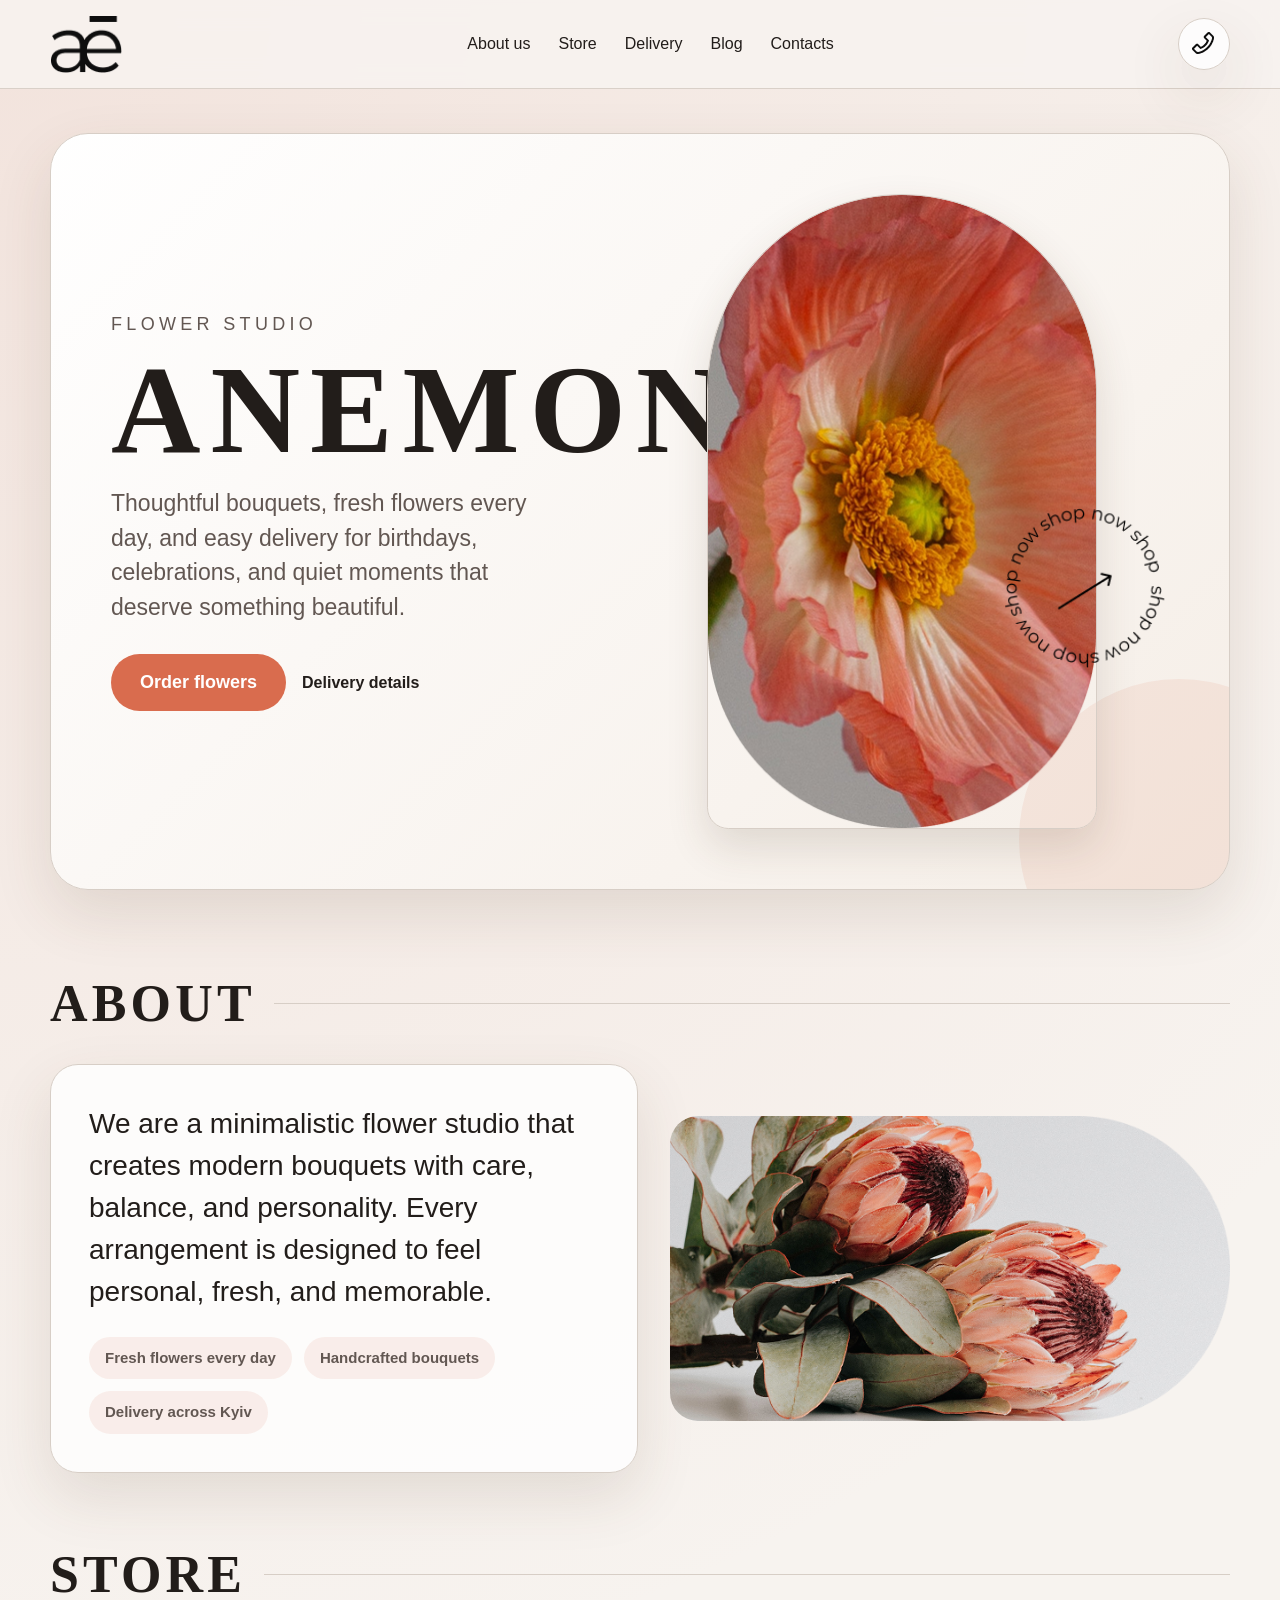
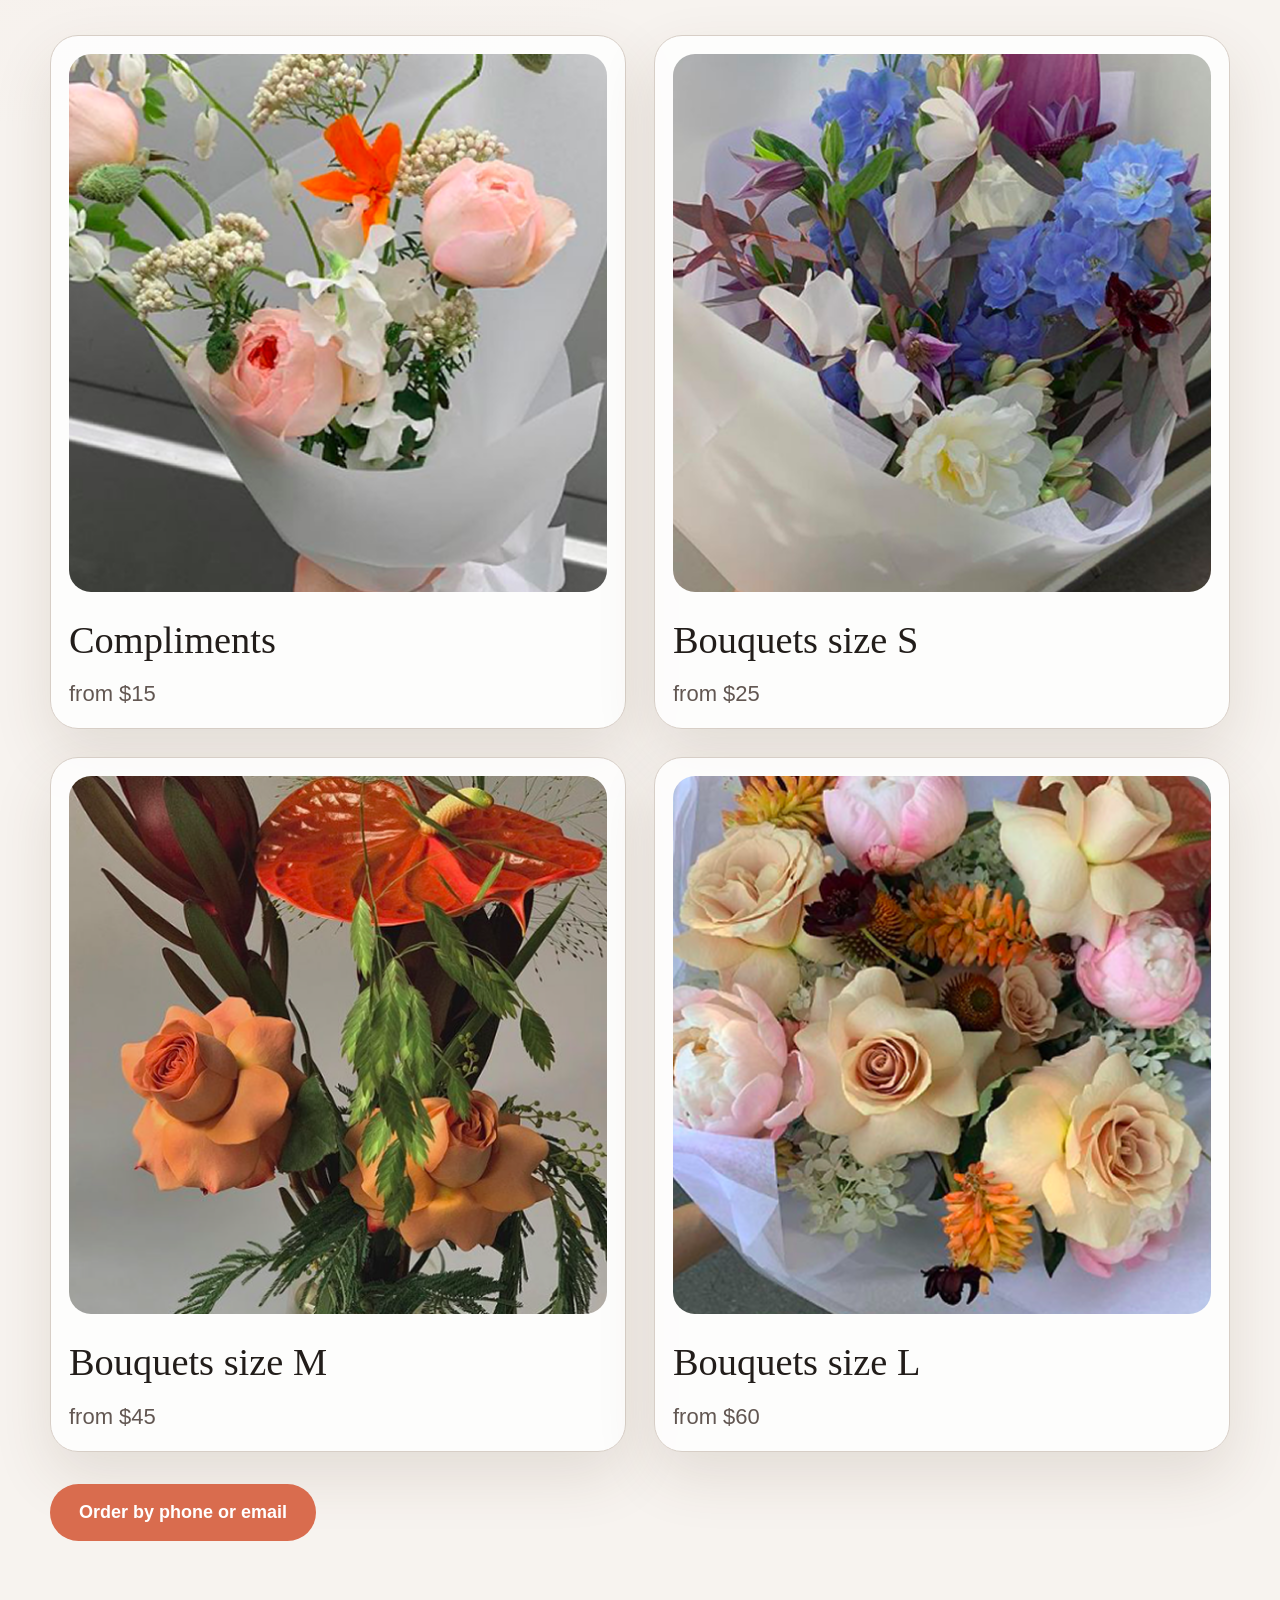
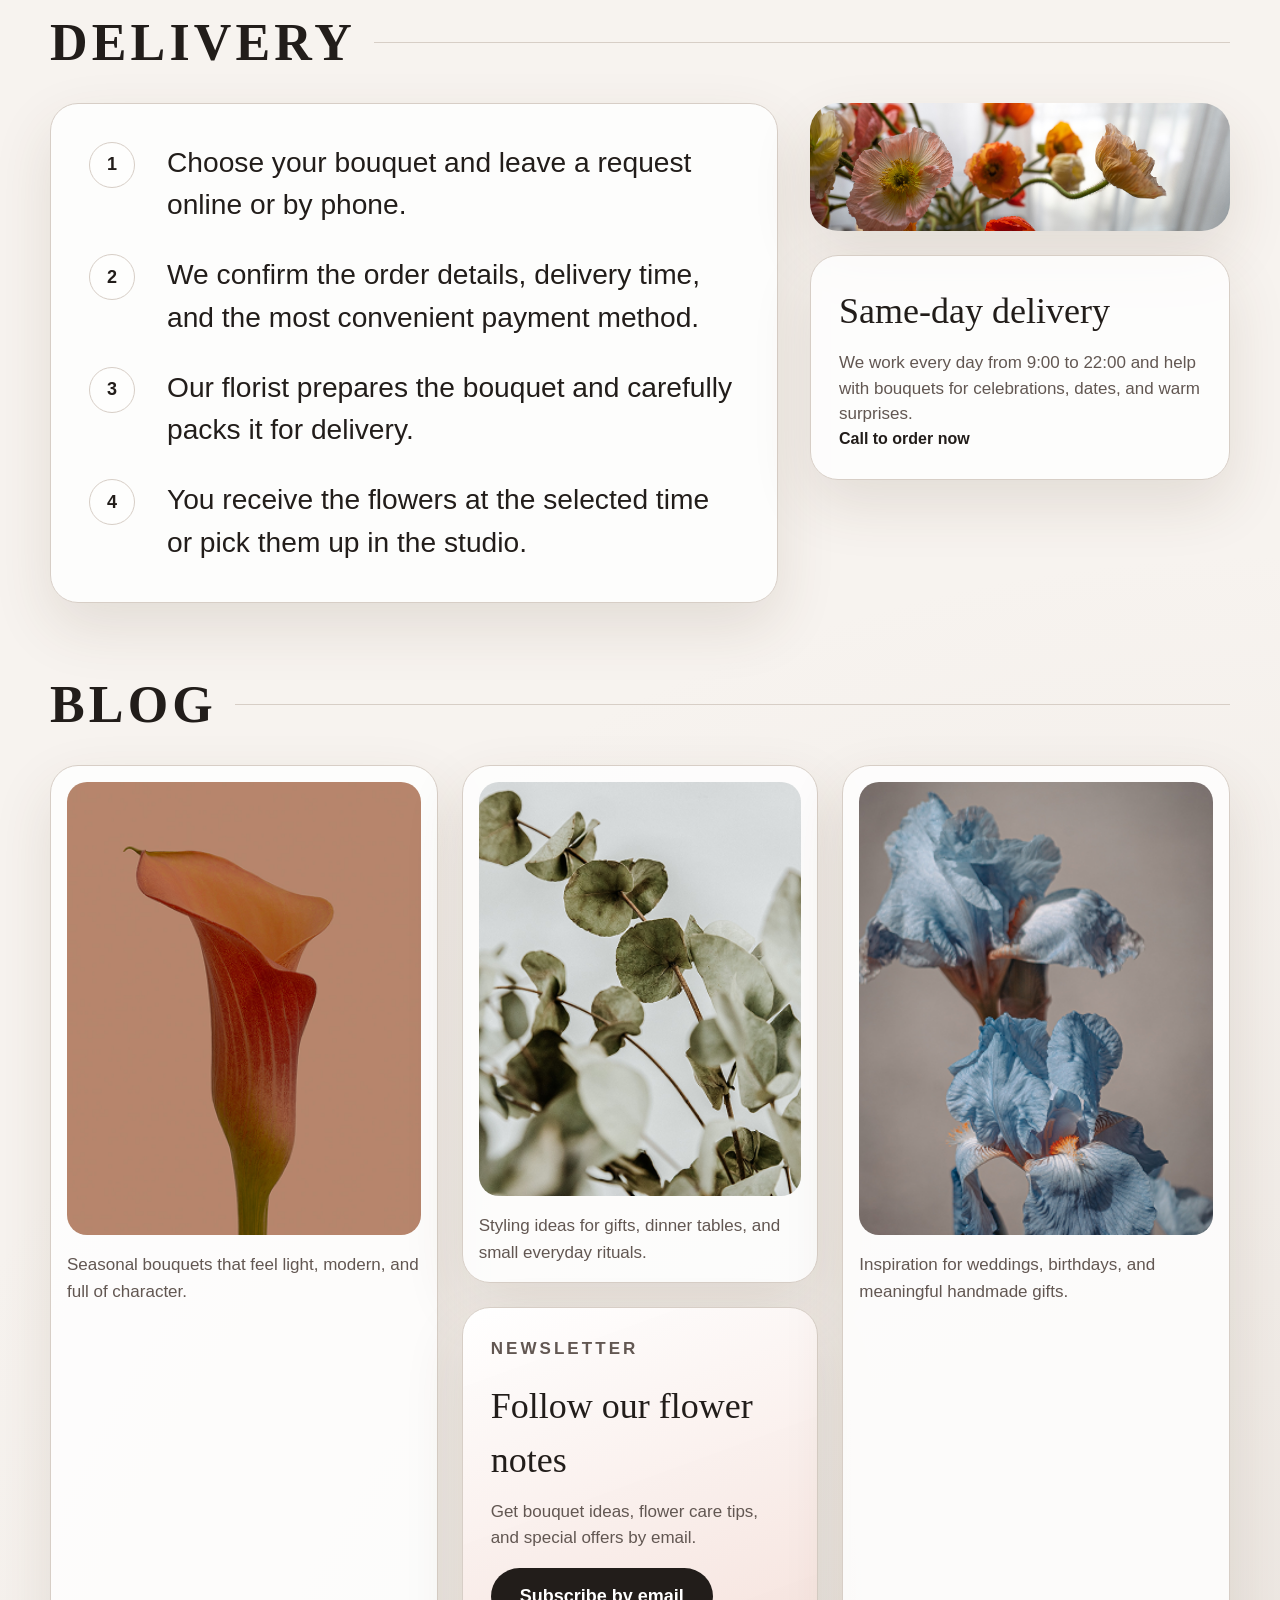
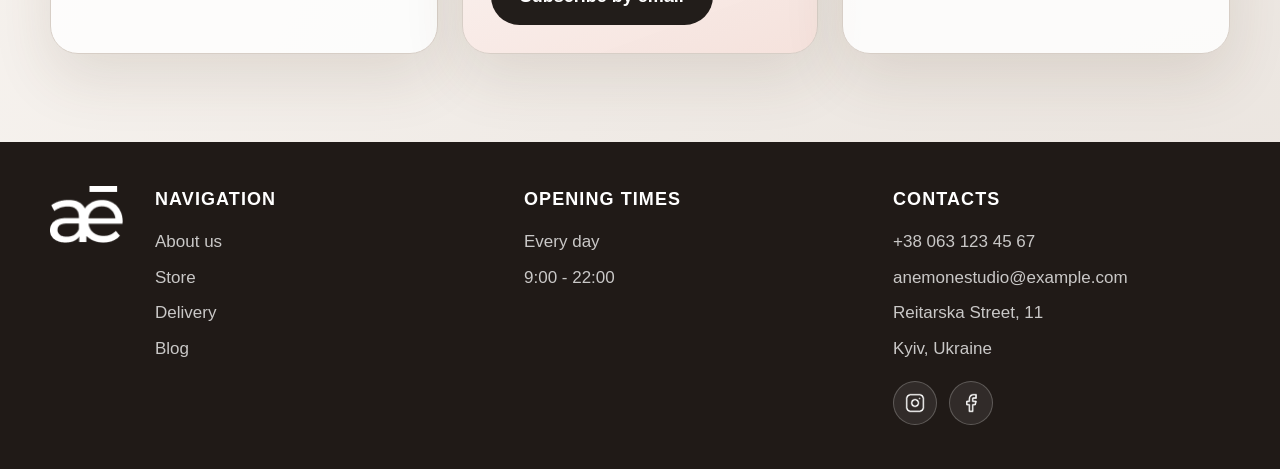
==== index.html @ 69a42e38 "Add static site and social media links" ====
<!DOCTYPE html>
<html lang="en">
<head>
    <meta charset="UTF-8">
    <meta name="viewport" content="width=device-width, initial-scale=1.0">
    <title>Anemone Flower Studio</title>
    <meta name="description" content="Anemone is a modern flower studio with handcrafted bouquets, same-day delivery, and floral gifts for every occasion in Kyiv.">
    <meta name="robots" content="index, follow">
    <meta name="theme-color" content="#f7f3ef">
    <meta property="og:title" content="Anemone Flower Studio">
    <meta property="og:description" content="Minimalistic bouquets, same-day delivery, and floral design made with care.">
    <meta property="og:type" content="website">
    <link rel="icon" type="image/png" href="img/logo.png">
    <link rel="stylesheet" href="style.css">
</head>
<body>
<a class="skip-link" href="#main-content">Skip to content</a>

<header class="header" id="top">
    <div class="container header-container">
        <a href="index.html" class="logo" aria-label="Anemone home page">
            <img src="img/logo.png" alt="Anemone logo">
        </a>

        <nav class="nav" aria-label="Primary navigation">
            <a href="#about">About us</a>
            <a href="#store">Store</a>
            <a href="#delivery">Delivery</a>
            <a href="#blog">Blog</a>
            <a href="#contacts">Contacts</a>
        </nav>

        <a href="tel:+380631234567" class="phone-link" aria-label="Call Anemone studio">
            <img src="img/tel.png" alt="">
        </a>
    </div>
</header>

<main id="main-content">
    <section class="hero">
        <div class="container hero-container">
            <div class="hero-copy">
                <p class="hero-kicker">Flower studio</p>
                <h1 class="hero-title">ANEMONE</h1>
                <p class="hero-description">
                    Thoughtful bouquets, fresh flowers every day, and easy delivery for birthdays,
                    celebrations, and quiet moments that deserve something beautiful.
                </p>

                <div class="hero-actions">
                    <a class="btn" href="#store">Order flowers</a>
                    <a class="text-link" href="#delivery">Delivery details</a>
                </div>
            </div>

            <div class="hero-media">
                <img src="img/image_home%20page.png" alt="Seasonal bouquet by Anemone" class="hero-image">
                <a href="#store" class="hero-circle-link" aria-label="Open store section">
                    <img src="img/btn.png" alt="" class="hero-btn-circle">
                </a>
            </div>
        </div>
    </section>

    <section id="about" class="section">
        <div class="container">
            <h2 class="section-title">About</h2>

            <div class="about-content">
                <div class="about-card">
                    <p class="about-text">
                        We are a minimalistic flower studio that creates modern bouquets with care,
                        balance, and personality. Every arrangement is designed to feel personal,
                        fresh, and memorable.
                    </p>

                    <div class="about-details">
                        <span>Fresh flowers every day</span>
                        <span>Handcrafted bouquets</span>
                        <span>Delivery across Kyiv</span>
                    </div>
                </div>

                <img src="img/image_about.png" alt="Florist creating a bouquet" class="about-image" loading="lazy">
            </div>
        </div>
    </section>

    <section id="store" class="section">
        <div class="container">
            <h2 class="section-title">Store</h2>

            <ul class="store-list">
                <li>
                    <article class="store-item">
                        <img src="img/bouquet1.png" alt="Compliments bouquet" loading="lazy">
                        <h3>Compliments</h3>
                        <p>from $15</p>
                    </article>
                </li>

                <li>
                    <article class="store-item">
                        <img src="img/bouquet2.png" alt="Bouquet size S" loading="lazy">
                        <h3>Bouquets size S</h3>
                        <p>from $25</p>
                    </article>
                </li>

                <li>
                    <article class="store-item">
                        <img src="img/bouquet3.png" alt="Bouquet size M" loading="lazy">
                        <h3>Bouquets size M</h3>
                        <p>from $45</p>
                    </article>
                </li>

                <li>
                    <article class="store-item">
                        <img src="img/bouquet4.png" alt="Bouquet size L" loading="lazy">
                        <h3>Bouquets size L</h3>
                        <p>from $60</p>
                    </article>
                </li>
            </ul>

            <div class="section-actions">
                <a class="btn" href="#contacts">Order by phone or email</a>
            </div>
        </div>
    </section>

    <section id="delivery" class="section">
        <div class="container">
            <h2 class="section-title">Delivery</h2>

            <div class="delivery-content">
                <div class="delivery-panel">
                    <ol class="delivery-list">
                        <li>Choose your bouquet and leave a request online or by phone.</li>
                        <li>We confirm the order details, delivery time, and the most convenient payment method.</li>
                        <li>Our florist prepares the bouquet and carefully packs it for delivery.</li>
                        <li>You receive the flowers at the selected time or pick them up in the studio.</li>
                    </ol>
                </div>

                <div class="delivery-aside">
                    <img src="img/image%20delivery.png" alt="Bouquet ready for delivery" class="delivery-img" loading="lazy">

                    <div class="delivery-card">
                        <h3>Same-day delivery</h3>
                        <p>We work every day from 9:00 to 22:00 and help with bouquets for celebrations, dates, and warm surprises.</p>
                        <a class="text-link" href="tel:+380631234567">Call to order now</a>
                    </div>
                </div>
            </div>
        </div>
    </section>

    <section id="blog" class="section">
        <div class="container">
            <h2 class="section-title">Blog</h2>

            <div class="blog-layout">
                <figure class="blog-tile">
                    <img src="img/flowers%20image1.png" alt="Soft pink flowers" loading="lazy">
                    <figcaption>Seasonal bouquets that feel light, modern, and full of character.</figcaption>
                </figure>

                <div class="blog-stack">
                    <figure class="blog-tile">
                        <img src="img/flowers%20image2.png" alt="Bright flower arrangement" loading="lazy">
                        <figcaption>Styling ideas for gifts, dinner tables, and small everyday rituals.</figcaption>
                    </figure>

                    <div class="newsletter-card">
                        <p class="newsletter-label">Newsletter</p>
                        <h3>Follow our flower notes</h3>
                        <p>Get bouquet ideas, flower care tips, and special offers by email.</p>
                        <a class="btn btn-secondary" href="mailto:anemonestudio@example.com?subject=Newsletter%20subscription">Subscribe by email</a>
                    </div>
                </div>

                <figure class="blog-tile">
                    <img src="img/flowers%20image3.png" alt="Bouquet in soft neutral tones" loading="lazy">
                    <figcaption>Inspiration for weddings, birthdays, and meaningful handmade gifts.</figcaption>
                </figure>
            </div>
        </div>
    </section>
</main>

<footer class="footer" id="contacts">
    <div class="container footer-container">
        <a href="#top" class="footer-logo" aria-label="Back to top">
            <img src="img/Logo%20(1).png" alt="Anemone logo">
        </a>

        <div class="footer-column">
            <h3>Navigation</h3>
            <a href="#about">About us</a>
            <a href="#store">Store</a>
            <a href="#delivery">Delivery</a>
            <a href="#blog">Blog</a>
        </div>

        <div class="footer-column">
            <h3>Opening times</h3>
            <p>Every day</p>
            <p>9:00 - 22:00</p>
        </div>

        <div class="footer-column">
            <h3>Contacts</h3>
            <a href="tel:+380631234567">+38 063 123 45 67</a>
            <a href="mailto:anemonestudio@example.com">anemonestudio@example.com</a>
            <p>Reitarska Street, 11</p>
            <p>Kyiv, Ukraine</p>
            <div class="socials" aria-label="Social media links">
                <a class="social-link" href="https://www.instagram.com/" target="_blank" rel="noopener noreferrer" aria-label="Instagram">
                    <img src="img/instagram.png" alt="">
                </a>
                <a class="social-link" href="https://www.facebook.com/" target="_blank" rel="noopener noreferrer" aria-label="Facebook">
                    <img src="img/facebook.png" alt="">
                </a>
            </div>
        </div>
    </div>
</footer>

</body>
</html>
---- style.css ----
:root {
    --bg: #f7f3ef;
    --surface: rgba(255, 255, 255, 0.82);
    --text: #221d1a;
    --muted: #625752;
    --line: #d7cec6;
    --accent: #d96c4e;
    --accent-dark: #b6553a;
    --shadow: 0 24px 60px rgba(79, 54, 36, 0.12);
}

*,
*::before,
*::after {
    box-sizing: border-box;
}

html {
    scroll-behavior: smooth;
}

body {
    margin: 0;
    font-family: "Trebuchet MS", "Segoe UI", sans-serif;
    color: var(--text);
    background:
        radial-gradient(circle at top left, rgba(229, 182, 168, 0.26), transparent 32%),
        radial-gradient(circle at bottom right, rgba(215, 206, 198, 0.45), transparent 28%),
        var(--bg);
    line-height: 1.5;
}

img {
    display: block;
    max-width: 100%;
    height: auto;
}

a {
    color: inherit;
    text-decoration: none;
}

ul,
ol {
    margin: 0;
    padding: 0;
}

ul {
    list-style: none;
}

h1,
h2,
h3,
p,
figure {
    margin: 0;
}

button,
input,
textarea {
    font: inherit;
}

.container {
    width: min(100% - 32px, 1180px);
    margin: 0 auto;
}

.skip-link {
    position: absolute;
    left: 16px;
    top: -48px;
    z-index: 20;
    padding: 12px 18px;
    border-radius: 999px;
    background-color: var(--accent);
    color: #fff;
    transition: top 0.2s ease;
}

.skip-link:focus {
    top: 16px;
}

.header {
    position: sticky;
    top: 0;
    z-index: 10;
    border-bottom: 1px solid rgba(215, 206, 198, 0.95);
    background-color: rgba(247, 243, 239, 0.88);
    backdrop-filter: blur(14px);
}

.header-container {
    display: grid;
    grid-template-columns: auto 1fr auto;
    align-items: center;
    gap: 28px;
    min-height: 88px;
}

.logo img,
.footer-logo img {
    width: 73px;
    height: 57px;
    object-fit: contain;
}

.nav {
    display: flex;
    flex-wrap: wrap;
    justify-content: center;
    gap: 12px 28px;
}

.nav a,
.footer-column a {
    position: relative;
}

.nav a::after,
.footer-column a::after,
.text-link::after {
    content: "";
    position: absolute;
    left: 0;
    bottom: -4px;
    width: 100%;
    height: 1px;
    background-color: currentColor;
    transform: scaleX(0);
    transform-origin: left;
    transition: transform 0.2s ease;
}

.nav a:hover::after,
.nav a:focus-visible::after,
.footer-column a:hover::after,
.footer-column a:focus-visible::after,
.text-link:hover::after,
.text-link:focus-visible::after {
    transform: scaleX(1);
}

.phone-link {
    display: grid;
    place-items: center;
    width: 52px;
    height: 52px;
    border: 1px solid var(--line);
    border-radius: 50%;
    background-color: rgba(255, 255, 255, 0.75);
    box-shadow: var(--shadow);
    transition: transform 0.2s ease, border-color 0.2s ease;
}

.phone-link:hover,
.phone-link:focus-visible,
.hero-circle-link:hover,
.hero-circle-link:focus-visible {
    transform: translateY(-2px);
}

.phone-link img {
    width: 28px;
    height: 28px;
}

.section {
    padding-top: 76px;
}

.section-title {
    display: flex;
    align-items: center;
    gap: 18px;
    margin-bottom: 34px;
    font-family: Georgia, "Times New Roman", serif;
    font-size: clamp(34px, 4.8vw, 52px);
    line-height: 1;
    letter-spacing: 0.08em;
    text-transform: uppercase;
}

.section-title::after {
    content: "";
    flex: 1;
    height: 1px;
    background-color: var(--line);
}

.hero {
    padding: 44px 0 12px;
}

.hero-container {
    position: relative;
    display: grid;
    grid-template-columns: minmax(0, 1fr) minmax(320px, 470px);
    align-items: center;
    gap: 48px;
    padding: clamp(28px, 5vw, 60px);
    border: 1px solid var(--line);
    border-radius: 38px;
    background:
        linear-gradient(135deg, rgba(255, 255, 255, 0.92), rgba(244, 236, 228, 0.88)),
        var(--surface);
    box-shadow: var(--shadow);
    overflow: hidden;
}

.hero-container::after {
    content: "";
    position: absolute;
    right: -110px;
    bottom: -110px;
    width: 320px;
    height: 320px;
    border-radius: 50%;
    background-color: rgba(217, 108, 78, 0.1);
}

.hero-copy {
    position: relative;
    z-index: 1;
}

.hero-kicker {
    margin-bottom: 16px;
    color: var(--muted);
    font-size: 18px;
    letter-spacing: 0.24em;
    text-transform: uppercase;
}

.hero-title {
    margin-bottom: 18px;
    font-family: Georgia, "Times New Roman", serif;
    font-size: clamp(56px, 10vw, 124px);
    line-height: 0.92;
    letter-spacing: 0.08em;
}

.hero-description {
    max-width: 34ch;
    margin-bottom: 30px;
    color: var(--muted);
    font-size: clamp(18px, 2vw, 23px);
}

.hero-actions,
.section-actions {
    display: flex;
    flex-wrap: wrap;
    gap: 16px;
}

.btn {
    display: inline-flex;
    align-items: center;
    justify-content: center;
    min-height: 56px;
    padding: 14px 28px;
    border: 1px solid transparent;
    border-radius: 999px;
    background-color: var(--accent);
    color: #fff;
    font-size: 18px;
    font-weight: 700;
    transition: background-color 0.2s ease, transform 0.2s ease, border-color 0.2s ease;
}

.btn:hover,
.btn:focus-visible {
    transform: translateY(-2px);
    background-color: var(--accent-dark);
}

.btn-secondary {
    background-color: #221d1a;
}

.btn-secondary:hover,
.btn-secondary:focus-visible {
    background-color: #000;
}

.text-link {
    display: inline-flex;
    align-items: center;
    color: var(--text);
    font-weight: 700;
}

.hero-media {
    position: relative;
    z-index: 1;
    padding-right: 72px;
}

.hero-image {
    width: min(100%, 390px);
    margin-left: auto;
    border: 1px solid var(--line);
    border-radius: 220px 220px 24px 24px;
    box-shadow: 0 18px 42px rgba(79, 54, 36, 0.14);
}

.hero-circle-link {
    position: absolute;
    top: 48%;
    right: 0;
    width: min(170px, 34vw);
    transition: transform 0.2s ease;
}

.hero-btn-circle {
    width: 100%;
}

.about-content,
.delivery-content,
.footer-container {
    display: grid;
    gap: 32px;
}

.about-content {
    grid-template-columns: minmax(0, 1fr) minmax(320px, 560px);
    align-items: center;
}

.about-card,
.store-item,
.delivery-panel,
.delivery-card,
.newsletter-card,
.blog-tile {
    border: 1px solid var(--line);
    border-radius: 28px;
    background-color: var(--surface);
    box-shadow: var(--shadow);
}

.about-card {
    padding: clamp(24px, 4vw, 38px);
}

.about-text {
    margin-bottom: 24px;
    font-size: clamp(20px, 2.2vw, 28px);
}

.about-details {
    display: flex;
    flex-wrap: wrap;
    gap: 12px;
}

.about-details span {
    padding: 10px 16px;
    border-radius: 999px;
    background-color: rgba(217, 108, 78, 0.1);
    color: var(--muted);
    font-size: 15px;
    font-weight: 700;
}

.about-image {
    width: 100%;
    border-radius: 28px;
}

.store-list {
    display: grid;
    grid-template-columns: repeat(2, minmax(0, 1fr));
    gap: 28px;
}

.store-item {
    padding: 18px;
}

.store-item img {
    width: 100%;
    aspect-ratio: 1 / 1;
    object-fit: cover;
    margin-bottom: 20px;
    border-radius: 22px;
}

.store-item h3 {
    margin-bottom: 8px;
    font-family: Georgia, "Times New Roman", serif;
    font-size: clamp(28px, 3vw, 40px);
    font-weight: 400;
}

.store-item p {
    color: var(--muted);
    font-size: 22px;
}

.section-actions {
    margin-top: 32px;
}

.delivery-content {
    grid-template-columns: minmax(0, 1.2fr) minmax(300px, 420px);
    align-items: start;
}

.delivery-panel {
    padding: clamp(24px, 4vw, 38px);
}

.delivery-list {
    counter-reset: item;
    list-style: none;
}

.delivery-list li {
    position: relative;
    min-height: 54px;
    padding-left: 78px;
    font-size: clamp(20px, 2.2vw, 30px);
}

.delivery-list li:not(:last-child) {
    margin-bottom: 28px;
}

.delivery-list li::before {
    counter-increment: item;
    content: counter(item);
    position: absolute;
    left: 0;
    top: 0;
    display: grid;
    place-items: center;
    width: 46px;
    height: 46px;
    border: 1px solid var(--line);
    border-radius: 50%;
    background-color: rgba(255, 255, 255, 0.6);
    font-size: 18px;
    font-weight: 700;
}

.delivery-aside {
    display: grid;
    gap: 24px;
}

.delivery-img {
    width: 100%;
    min-height: 100%;
    object-fit: cover;
    border-radius: 28px;
    box-shadow: var(--shadow);
}

.delivery-card {
    padding: 28px;
}

.delivery-card h3,
.newsletter-card h3 {
    margin-bottom: 12px;
    font-family: Georgia, "Times New Roman", serif;
    font-size: clamp(28px, 3vw, 36px);
    font-weight: 400;
}

.delivery-card p,
.newsletter-card p,
.blog-tile figcaption,
.footer-column p,
.footer-column a {
    color: var(--muted);
    font-size: 17px;
}

.blog-layout {
    display: grid;
    grid-template-columns: minmax(0, 1fr) minmax(280px, 0.92fr) minmax(0, 1fr);
    gap: 24px;
}

.blog-stack {
    display: grid;
    gap: 24px;
}

.blog-tile {
    padding: 16px;
}

.blog-tile img {
    width: 100%;
    aspect-ratio: 0.78;
    object-fit: cover;
    border-radius: 20px;
    margin-bottom: 16px;
}

.blog-tile figcaption {
    line-height: 1.6;
}

.newsletter-card {
    padding: 28px;
    background:
        linear-gradient(160deg, rgba(255, 255, 255, 0.95), rgba(245, 225, 219, 0.96)),
        var(--surface);
}

.newsletter-label {
    margin-bottom: 10px;
    color: var(--accent-dark);
    font-size: 14px;
    font-weight: 700;
    letter-spacing: 0.18em;
    text-transform: uppercase;
}

.newsletter-card p {
    margin-bottom: 18px;
}

.footer {
    margin-top: 88px;
    padding: 44px 0;
    background-color: #201a17;
    color: #fff;
}

.footer-container {
    grid-template-columns: auto repeat(3, minmax(0, 1fr));
    align-items: start;
}

.footer-column {
    display: grid;
    gap: 10px;
}

.footer-column h3 {
    margin-bottom: 6px;
    font-size: 18px;
    letter-spacing: 0.06em;
    text-transform: uppercase;
}

.socials {
    display: flex;
    flex-wrap: wrap;
    gap: 12px;
    margin-top: 10px;
}

.social-link {
    display: inline-flex;
    align-items: center;
    justify-content: center;
    width: 44px;
    height: 44px;
    border: 1px solid rgba(255, 255, 255, 0.22);
    border-radius: 50%;
    background-color: rgba(255, 255, 255, 0.08);
    transition: transform 0.2s ease, background-color 0.2s ease, border-color 0.2s ease;
}

.social-link:hover,
.social-link:focus-visible {
    transform: translateY(-2px);
    background-color: rgba(255, 255, 255, 0.16);
    border-color: rgba(255, 255, 255, 0.42);
}

.social-link img {
    width: 20px;
    height: 20px;
    object-fit: contain;
}

.footer-column p,
.footer-column a {
    color: rgba(255, 255, 255, 0.76);
}

a:focus-visible,
button:focus-visible {
    outline: 2px solid var(--accent);
    outline-offset: 3px;
}

@media (max-width: 980px) {
    .header-container,
    .hero-container,
    .about-content,
    .delivery-content,
    .blog-layout,
    .footer-container {
        grid-template-columns: 1fr;
    }

    .header-container {
        gap: 18px;
        padding: 18px 0;
    }

    .hero-media {
        max-width: 480px;
        padding-right: 0;
        margin: 0 auto;
    }

    .hero-image {
        margin: 0 auto;
    }

    .hero-circle-link {
        right: 16px;
        top: auto;
        bottom: 16px;
        width: 148px;
    }

    .store-list {
        grid-template-columns: 1fr;
    }

    .blog-stack {
        grid-template-columns: 1fr;
    }

    .footer-container {
        gap: 26px;
    }
}

@media (max-width: 720px) {
    .container {
        width: min(100% - 24px, 1180px);
    }

    .nav {
        gap: 10px 18px;
    }

    .section {
        padding-top: 60px;
    }

    .hero {
        padding-top: 28px;
    }

    .hero-container {
        gap: 28px;
        border-radius: 28px;
    }

    .hero-description,
    .about-text,
    .delivery-list li {
        font-size: 18px;
    }

    .delivery-list li {
        padding-left: 62px;
    }

    .delivery-list li::before {
        width: 40px;
        height: 40px;
    }
}

@media (max-width: 560px) {
    .header {
        position: static;
    }

    .header-container {
        justify-items: center;
        text-align: center;
    }

    .hero-actions,
    .section-actions {
        flex-direction: column;
        align-items: stretch;
    }

    .btn,
    .text-link {
        justify-content: center;
    }

    .hero-media {
        width: 100%;
    }

    .hero-circle-link {
        position: static;
        display: inline-block;
        width: 140px;
        margin: 18px auto 0;
    }

    .store-item,
    .about-card,
    .delivery-panel,
    .delivery-card,
    .newsletter-card,
    .blog-tile {
        border-radius: 22px;
    }
}
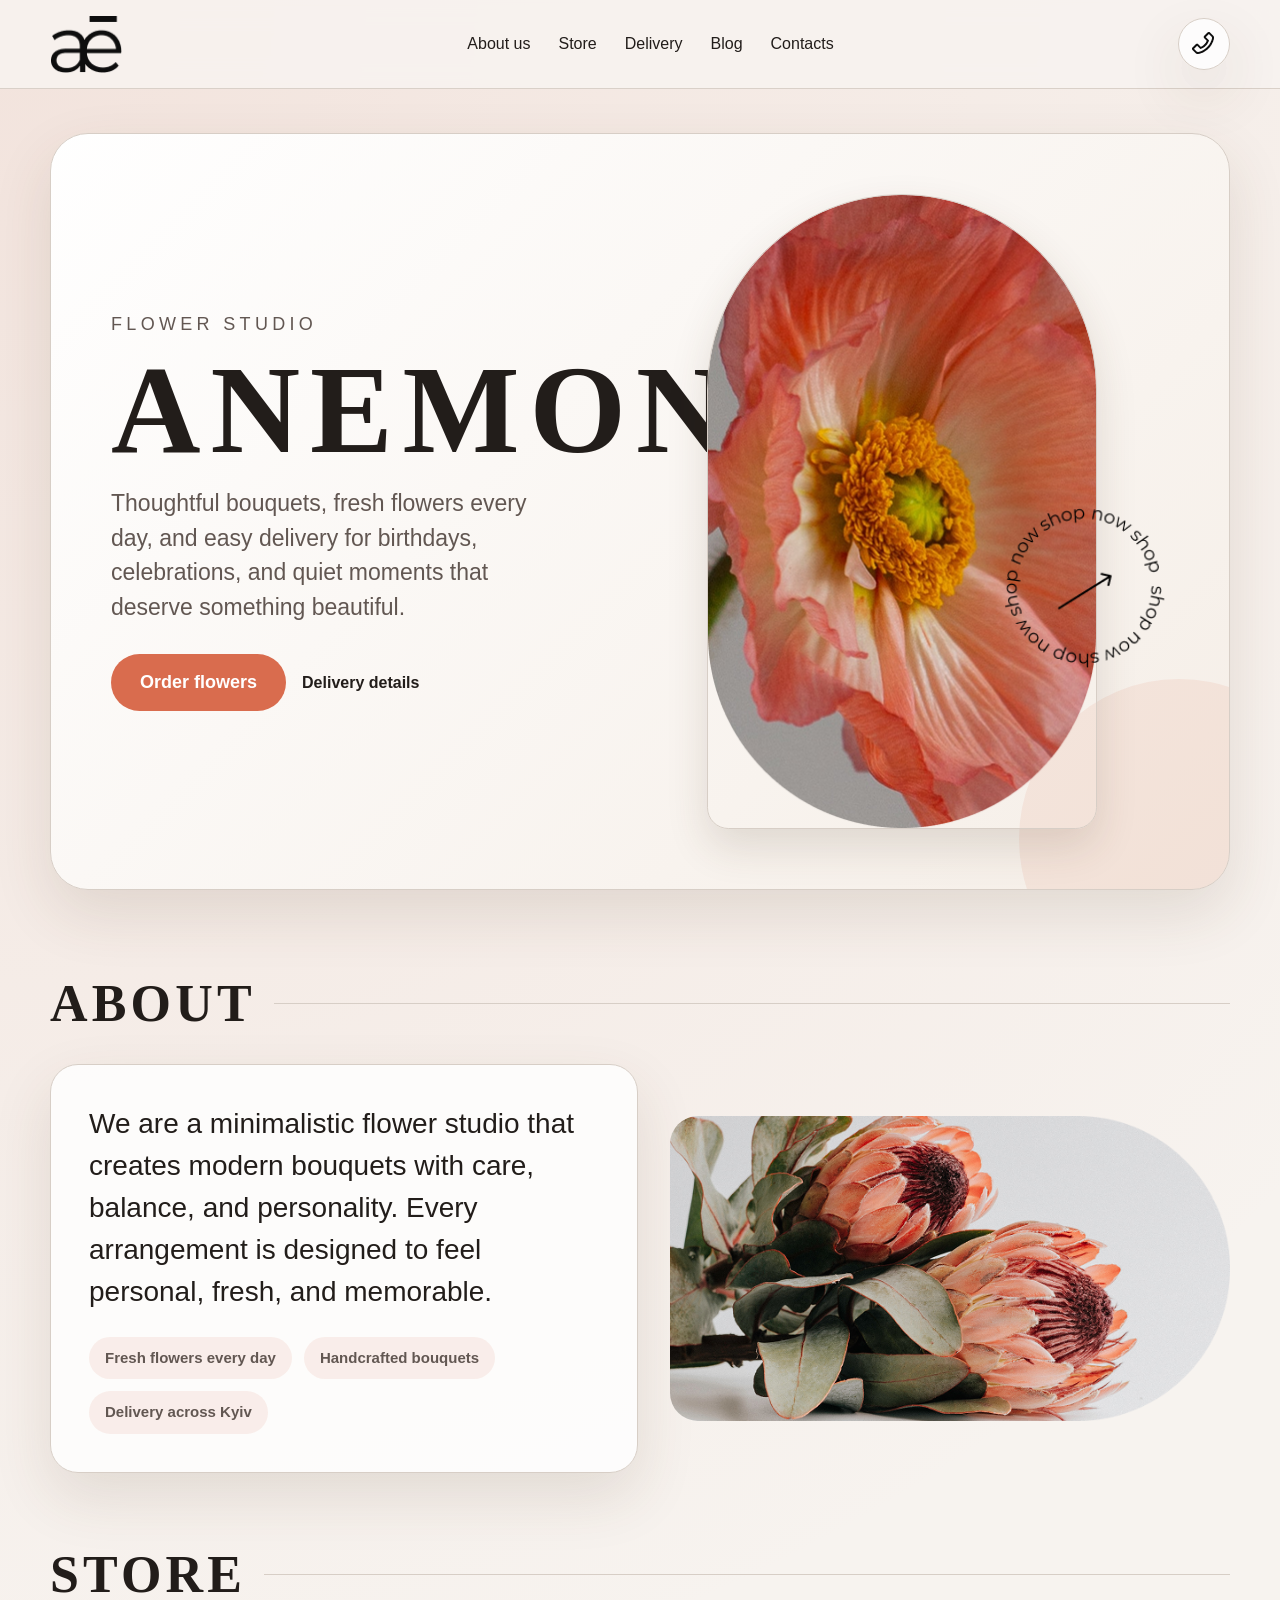
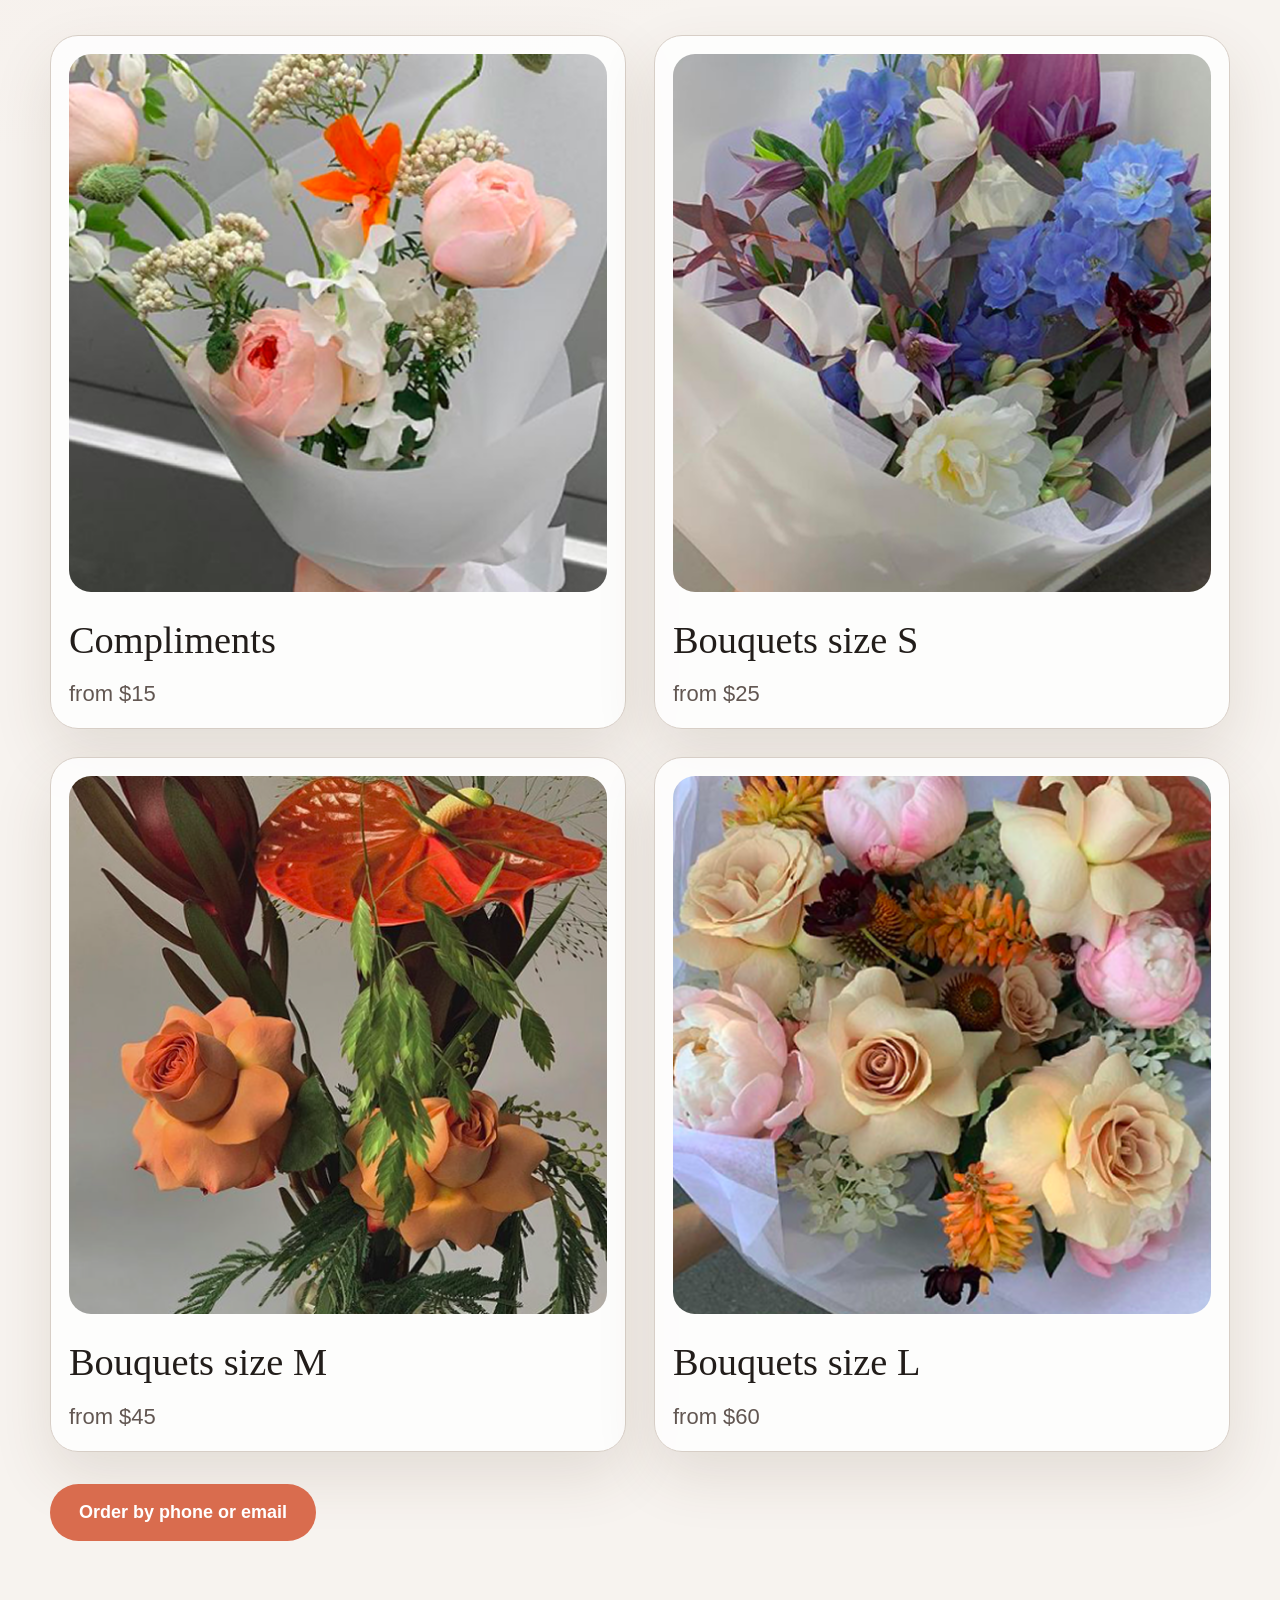
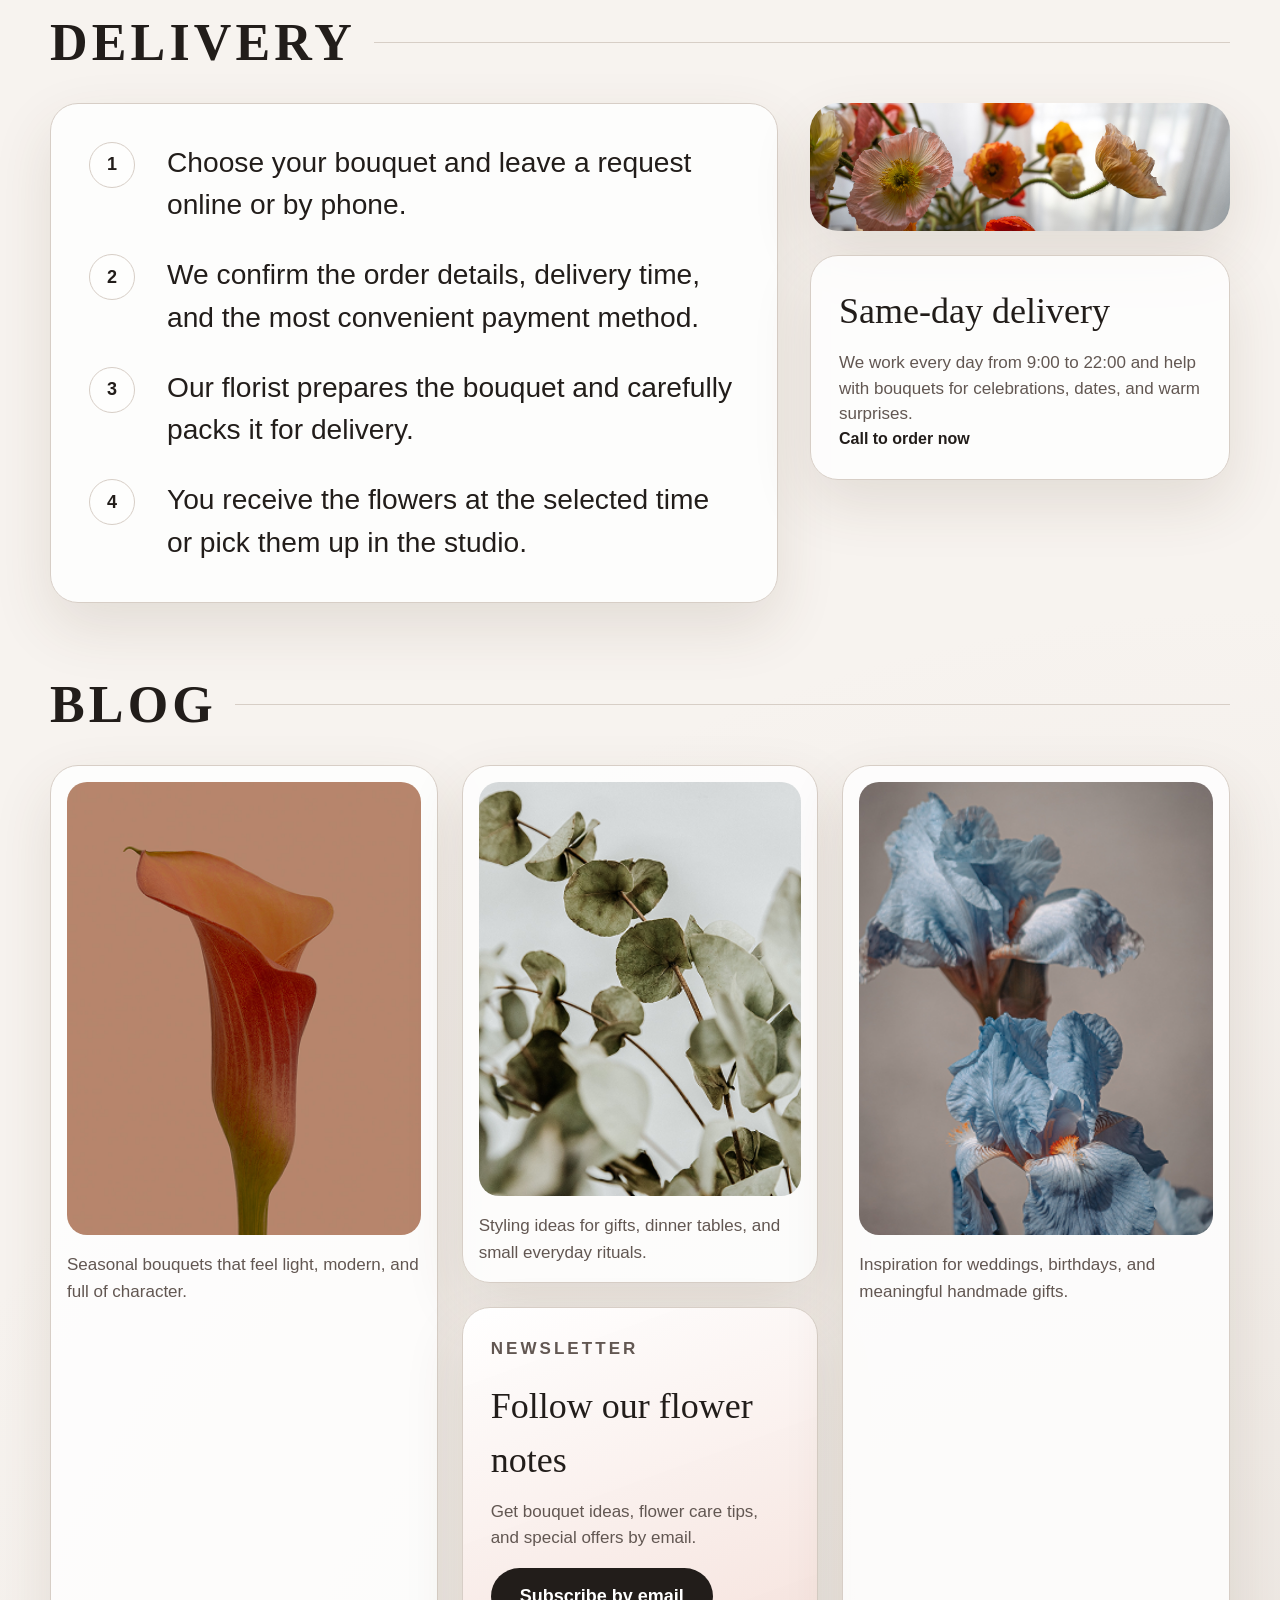
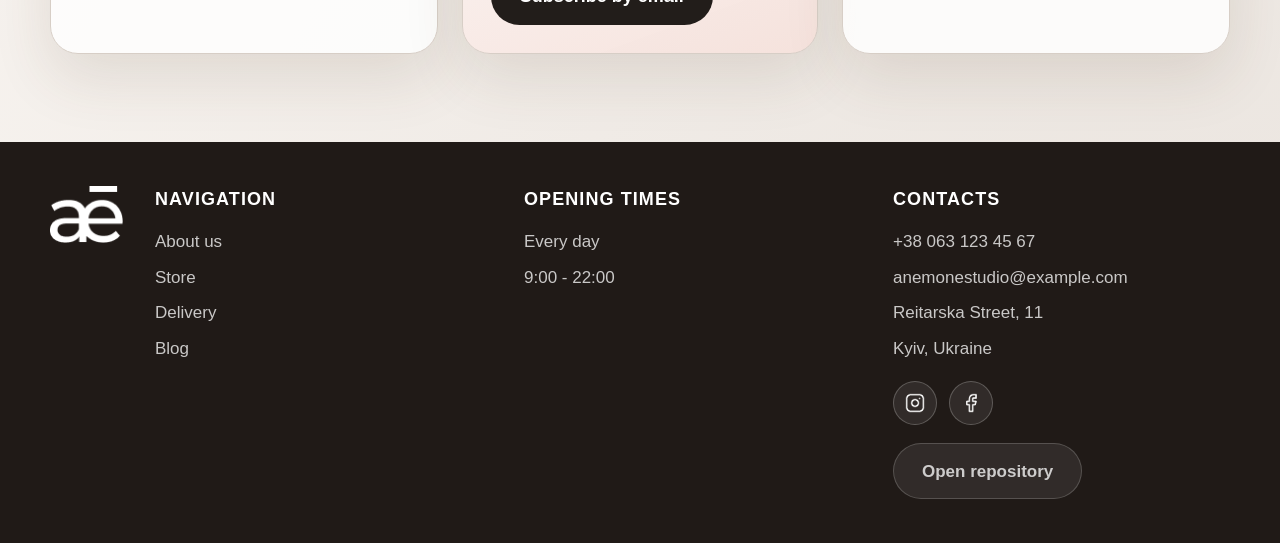
==== commit f05b0baa: "Add repository button to footer" ====
--- a/index.html
+++ b/index.html
@@ -224,6 +224,9 @@
                     <img src="img/facebook.png" alt="">
                 </a>
             </div>
+            <a class="btn footer-repo-btn" href="https://github.com/DavydGromosiak/goiteens-lesson-05-html-homework" target="_blank" rel="noopener noreferrer">
+                Open repository
+            </a>
         </div>
     </div>
 </footer>
--- a/style.css
+++ b/style.css
@@ -588,6 +588,20 @@
     object-fit: contain;
 }
 
+.footer-repo-btn {
+    width: fit-content;
+    margin-top: 8px;
+    border-color: rgba(255, 255, 255, 0.18);
+    background-color: rgba(255, 255, 255, 0.08);
+    color: #fff;
+}
+
+.footer-repo-btn:hover,
+.footer-repo-btn:focus-visible {
+    background-color: rgba(255, 255, 255, 0.18);
+    border-color: rgba(255, 255, 255, 0.34);
+}
+
 .footer-column p,
 .footer-column a {
     color: rgba(255, 255, 255, 0.76);
@@ -703,6 +717,10 @@
         justify-content: center;
     }
 
+    .footer-repo-btn {
+        width: 100%;
+    }
+
     .hero-media {
         width: 100%;
     }
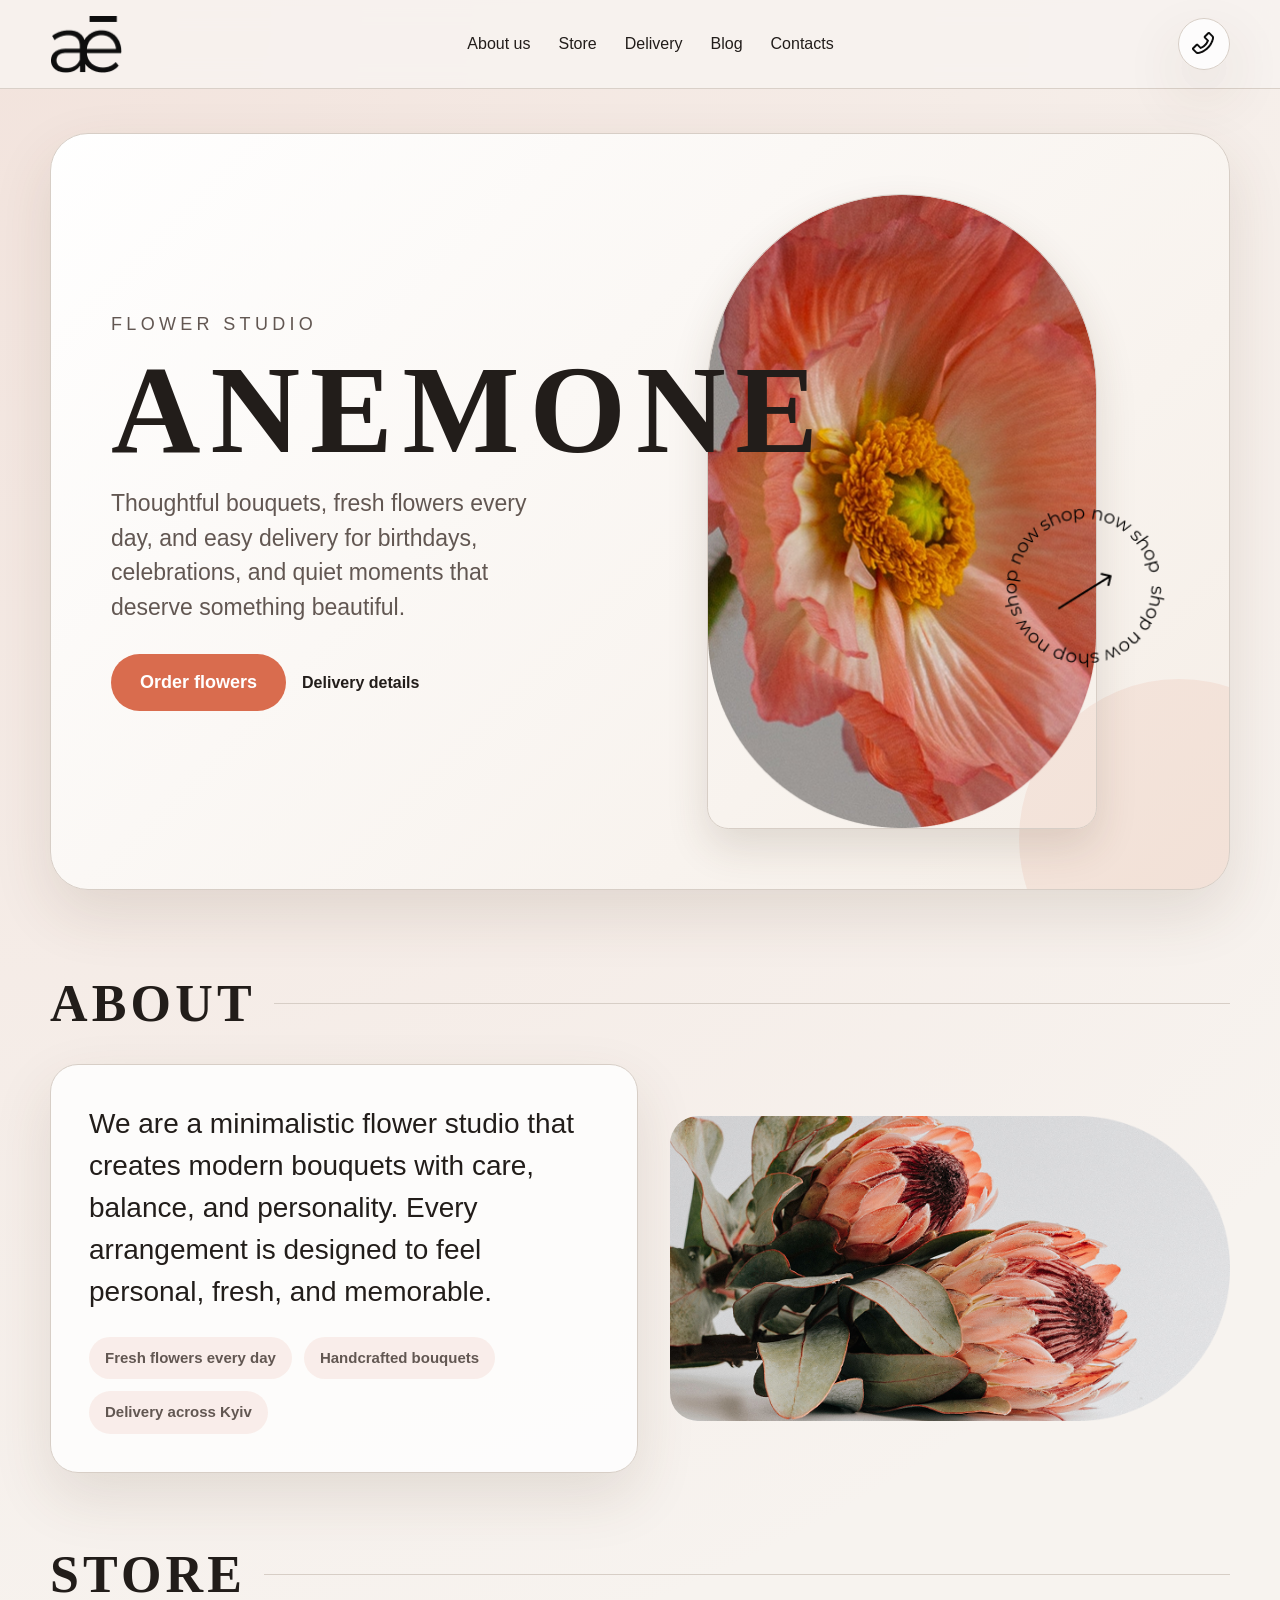
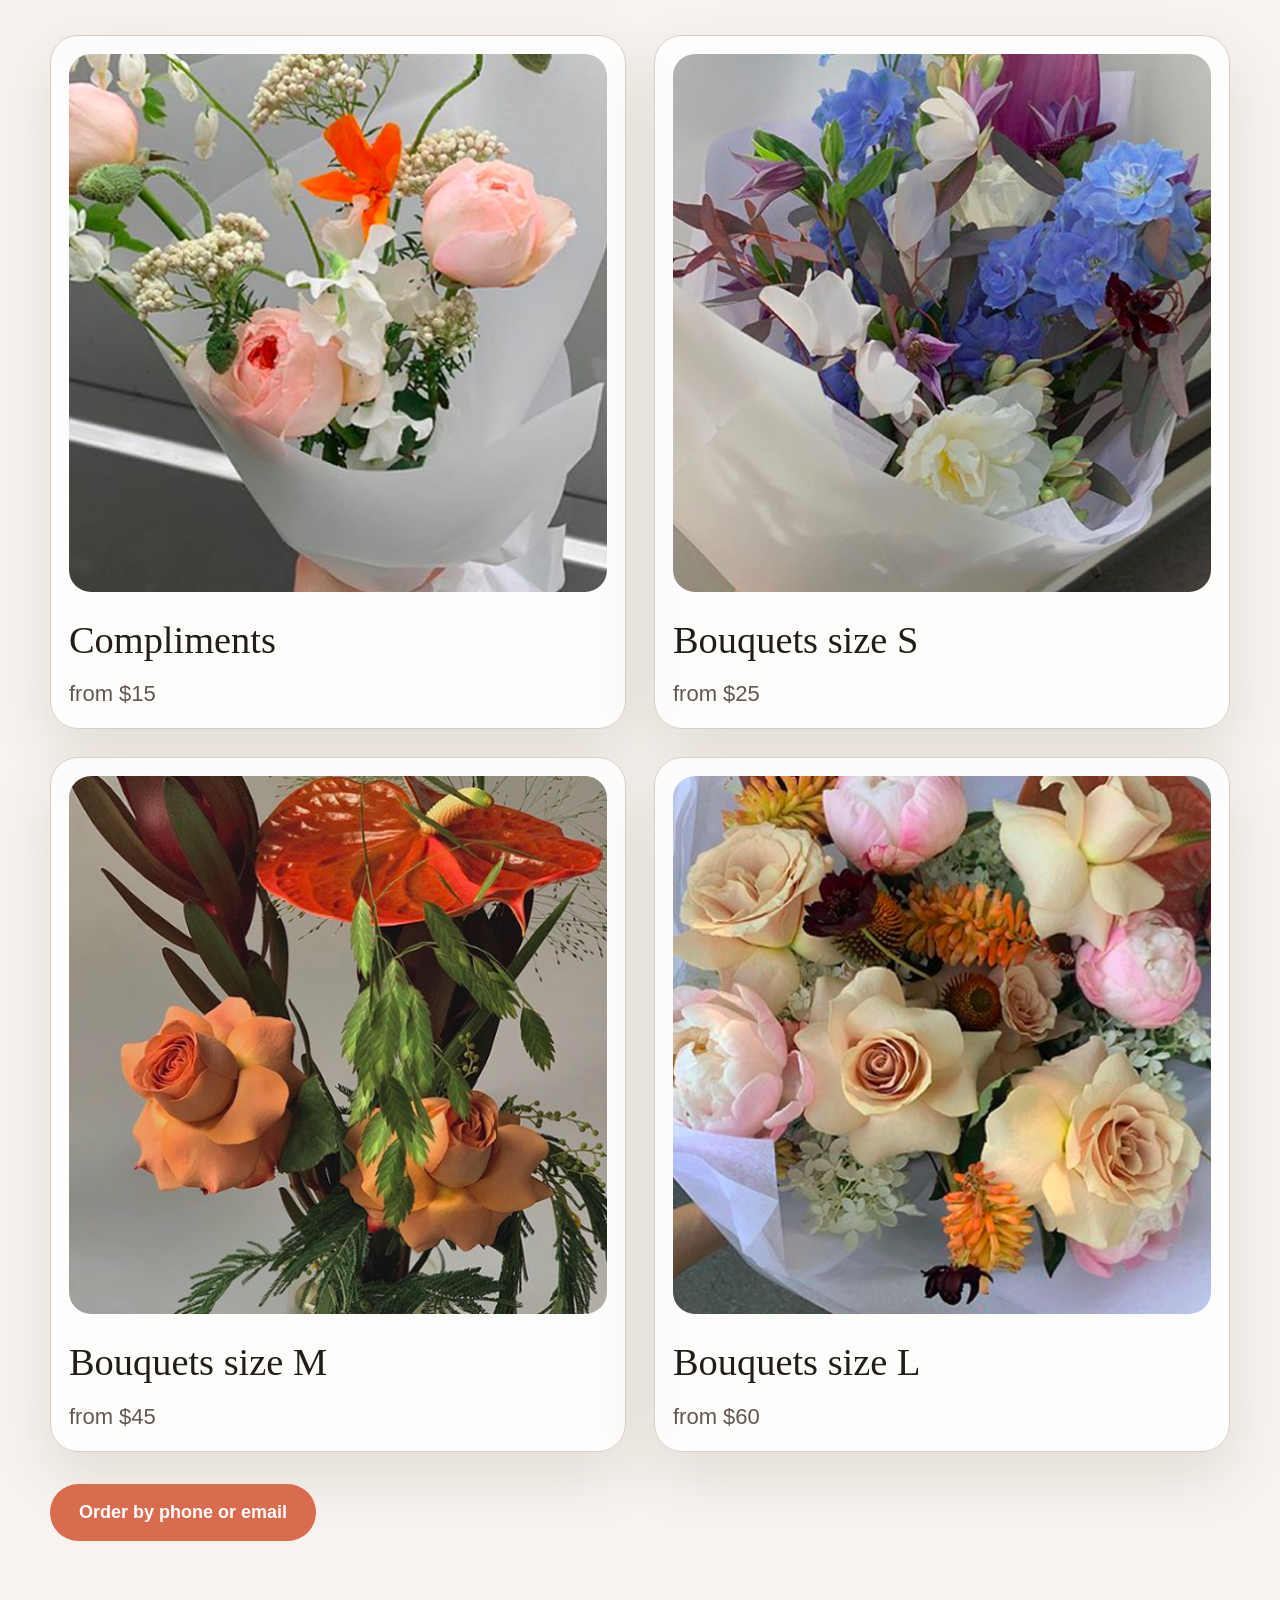
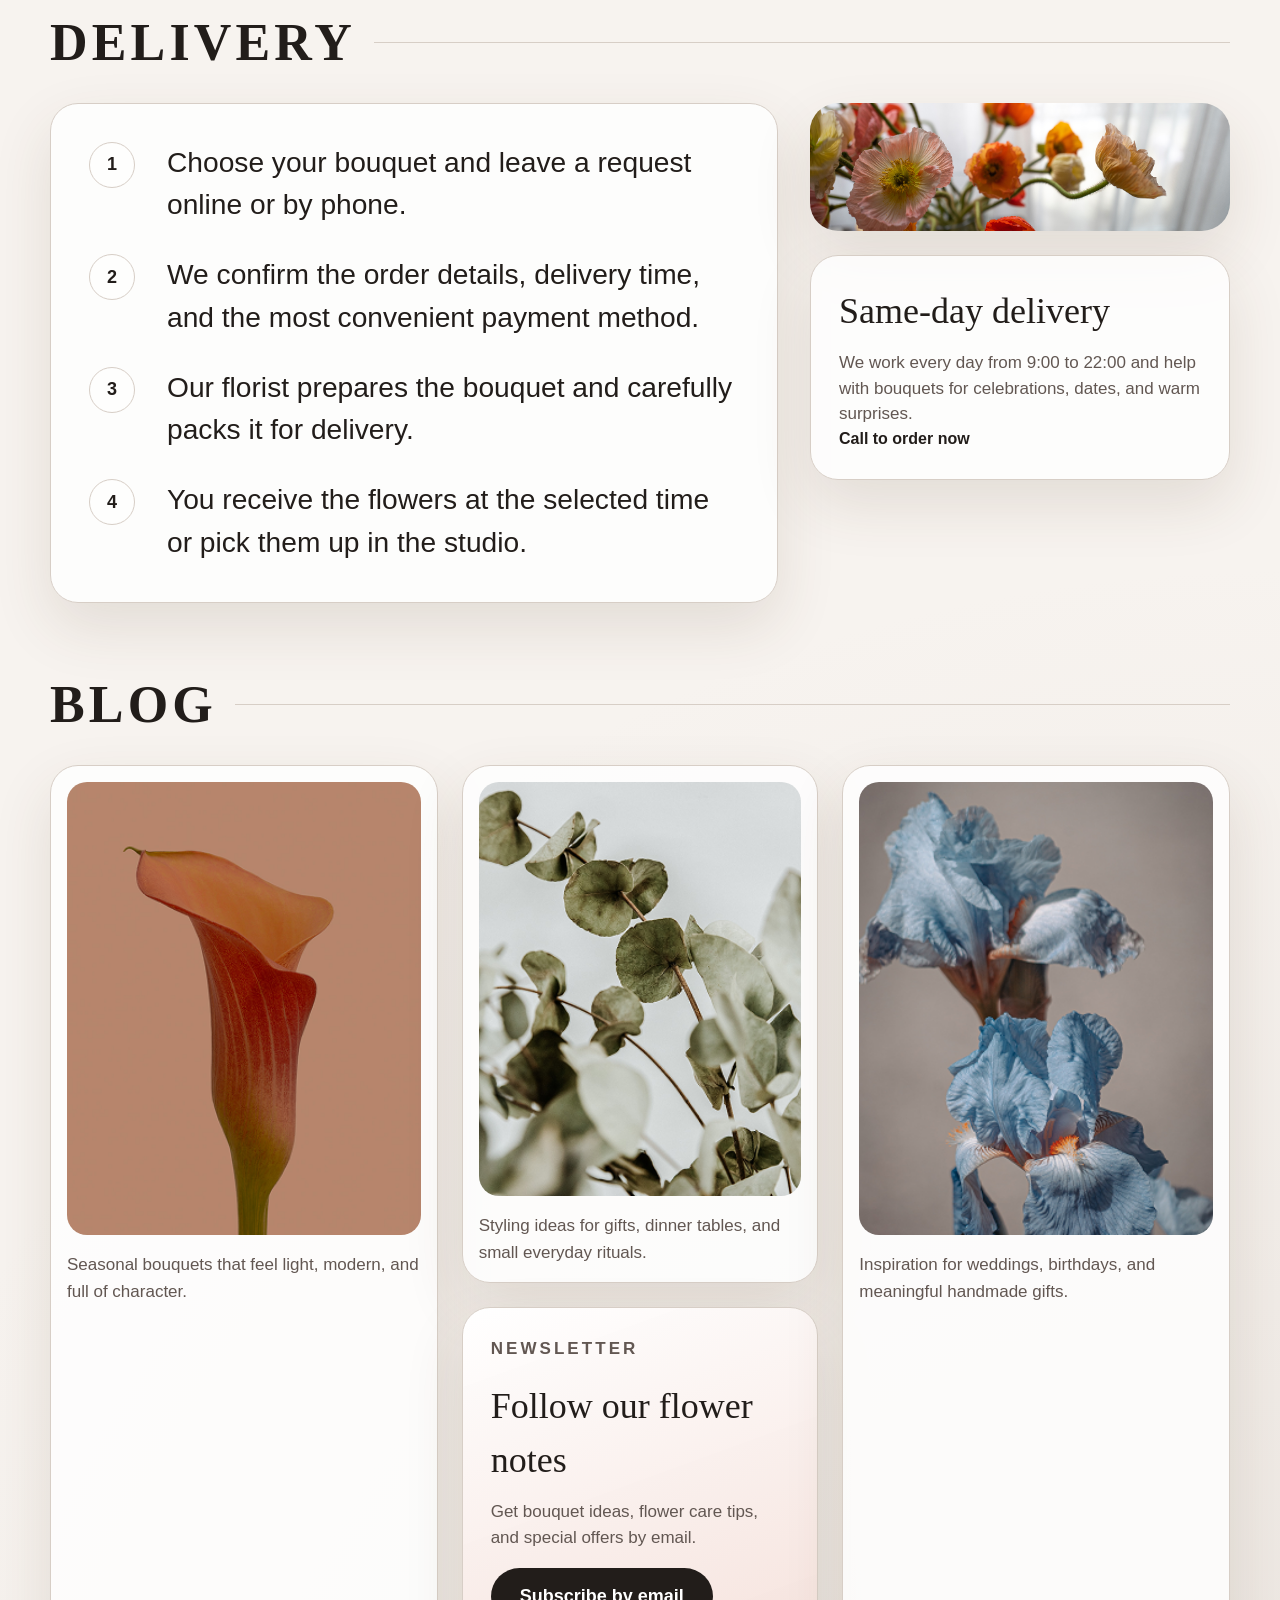
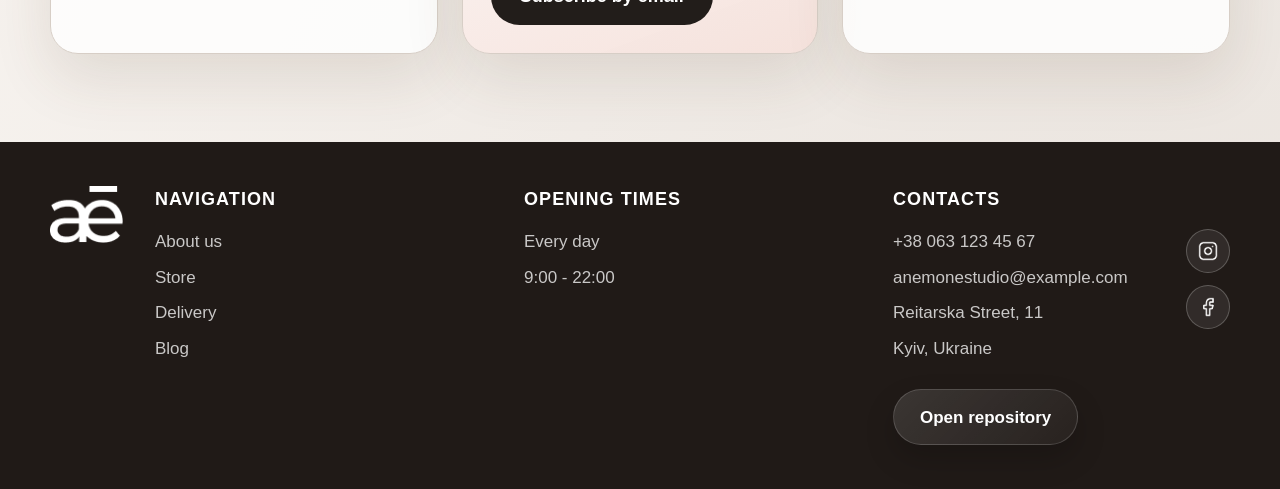
==== commit 80c8c878: "Polish footer repository and social links" ====
--- a/index.html
+++ b/index.html
@@ -212,17 +212,22 @@
 
         <div class="footer-column">
             <h3>Contacts</h3>
-            <a href="tel:+380631234567">+38 063 123 45 67</a>
-            <a href="mailto:anemonestudio@example.com">anemonestudio@example.com</a>
-            <p>Reitarska Street, 11</p>
-            <p>Kyiv, Ukraine</p>
-            <div class="socials" aria-label="Social media links">
-                <a class="social-link" href="https://www.instagram.com/" target="_blank" rel="noopener noreferrer" aria-label="Instagram">
-                    <img src="img/instagram.png" alt="">
-                </a>
-                <a class="social-link" href="https://www.facebook.com/" target="_blank" rel="noopener noreferrer" aria-label="Facebook">
-                    <img src="img/facebook.png" alt="">
-                </a>
+            <div class="footer-contact-row">
+                <div class="footer-contact-info">
+                    <a href="tel:+380631234567">+38 063 123 45 67</a>
+                    <a href="mailto:anemonestudio@example.com">anemonestudio@example.com</a>
+                    <p>Reitarska Street, 11</p>
+                    <p>Kyiv, Ukraine</p>
+                </div>
+
+                <div class="socials" aria-label="Social media links">
+                    <a class="social-link" href="https://www.instagram.com/" target="_blank" rel="noopener noreferrer" aria-label="Instagram">
+                        <img src="img/instagram.png" alt="">
+                    </a>
+                    <a class="social-link" href="https://www.facebook.com/" target="_blank" rel="noopener noreferrer" aria-label="Facebook">
+                        <img src="img/facebook.png" alt="">
+                    </a>
+                </div>
             </div>
             <a class="btn footer-repo-btn" href="https://github.com/DavydGromosiak/goiteens-lesson-05-html-homework" target="_blank" rel="noopener noreferrer">
                 Open repository
--- a/style.css
+++ b/style.css
@@ -226,7 +226,7 @@
 
 .hero-copy {
     position: relative;
-    z-index: 1;
+    z-index: 2;
 }
 
 .hero-kicker {
@@ -556,11 +556,23 @@
     text-transform: uppercase;
 }
 
+.footer-contact-row {
+    display: flex;
+    align-items: flex-start;
+    justify-content: space-between;
+    gap: 18px;
+}
+
+.footer-contact-info {
+    display: grid;
+    gap: 10px;
+}
+
 .socials {
     display: flex;
-    flex-wrap: wrap;
+    flex-direction: column;
     gap: 12px;
-    margin-top: 10px;
+    margin-top: 0;
 }
 
 .social-link {
@@ -580,31 +592,51 @@
     transform: translateY(-2px);
     background-color: rgba(255, 255, 255, 0.16);
     border-color: rgba(255, 255, 255, 0.42);
+    box-shadow: 0 10px 22px rgba(0, 0, 0, 0.16);
+}
+
+.social-link[aria-label="Instagram"]:hover,
+.social-link[aria-label="Instagram"]:focus-visible {
+    background: linear-gradient(135deg, #f9ce34, #ee2a7b 58%, #6228d7);
+    border-color: transparent;
+}
+
+.social-link[aria-label="Facebook"]:hover,
+.social-link[aria-label="Facebook"]:focus-visible {
+    background-color: #1877f2;
+    border-color: #1877f2;
 }
 
 .social-link img {
     width: 20px;
     height: 20px;
     object-fit: contain;
-}
-
-.footer-repo-btn {
-    width: fit-content;
-    margin-top: 8px;
-    border-color: rgba(255, 255, 255, 0.18);
-    background-color: rgba(255, 255, 255, 0.08);
-    color: #fff;
-}
-
-.footer-repo-btn:hover,
-.footer-repo-btn:focus-visible {
-    background-color: rgba(255, 255, 255, 0.18);
-    border-color: rgba(255, 255, 255, 0.34);
+    filter: brightness(0) invert(1);
 }
 
 .footer-column p,
 .footer-column a {
     color: rgba(255, 255, 255, 0.76);
+}
+
+.footer-column .footer-repo-btn {
+    width: fit-content;
+    margin-top: 18px;
+    padding-inline: 26px;
+    border-color: rgba(255, 255, 255, 0.16);
+    background:
+        linear-gradient(135deg, rgba(255, 255, 255, 0.12), rgba(255, 255, 255, 0.04));
+    color: #fff;
+    box-shadow: 0 14px 30px rgba(0, 0, 0, 0.18);
+}
+
+.footer-column .footer-repo-btn:hover,
+.footer-column .footer-repo-btn:focus-visible {
+    background:
+        linear-gradient(135deg, #e57d5d, #d96c4e 58%, #bc5136);
+    border-color: rgba(255, 255, 255, 0.22);
+    color: #fff;
+    box-shadow: 0 16px 34px rgba(217, 108, 78, 0.34);
 }
 
 a:focus-visible,
@@ -656,6 +688,10 @@
     .footer-container {
         gap: 26px;
     }
+
+    .footer-contact-row {
+        align-items: center;
+    }
 }
 
 @media (max-width: 720px) {
@@ -694,6 +730,15 @@
         width: 40px;
         height: 40px;
     }
+
+    .footer-contact-row {
+        flex-direction: column;
+        align-items: flex-start;
+    }
+
+    .socials {
+        flex-direction: row;
+    }
 }
 
 @media (max-width: 560px) {
@@ -717,7 +762,7 @@
         justify-content: center;
     }
 
-    .footer-repo-btn {
+    .footer-column .footer-repo-btn {
         width: 100%;
     }
 
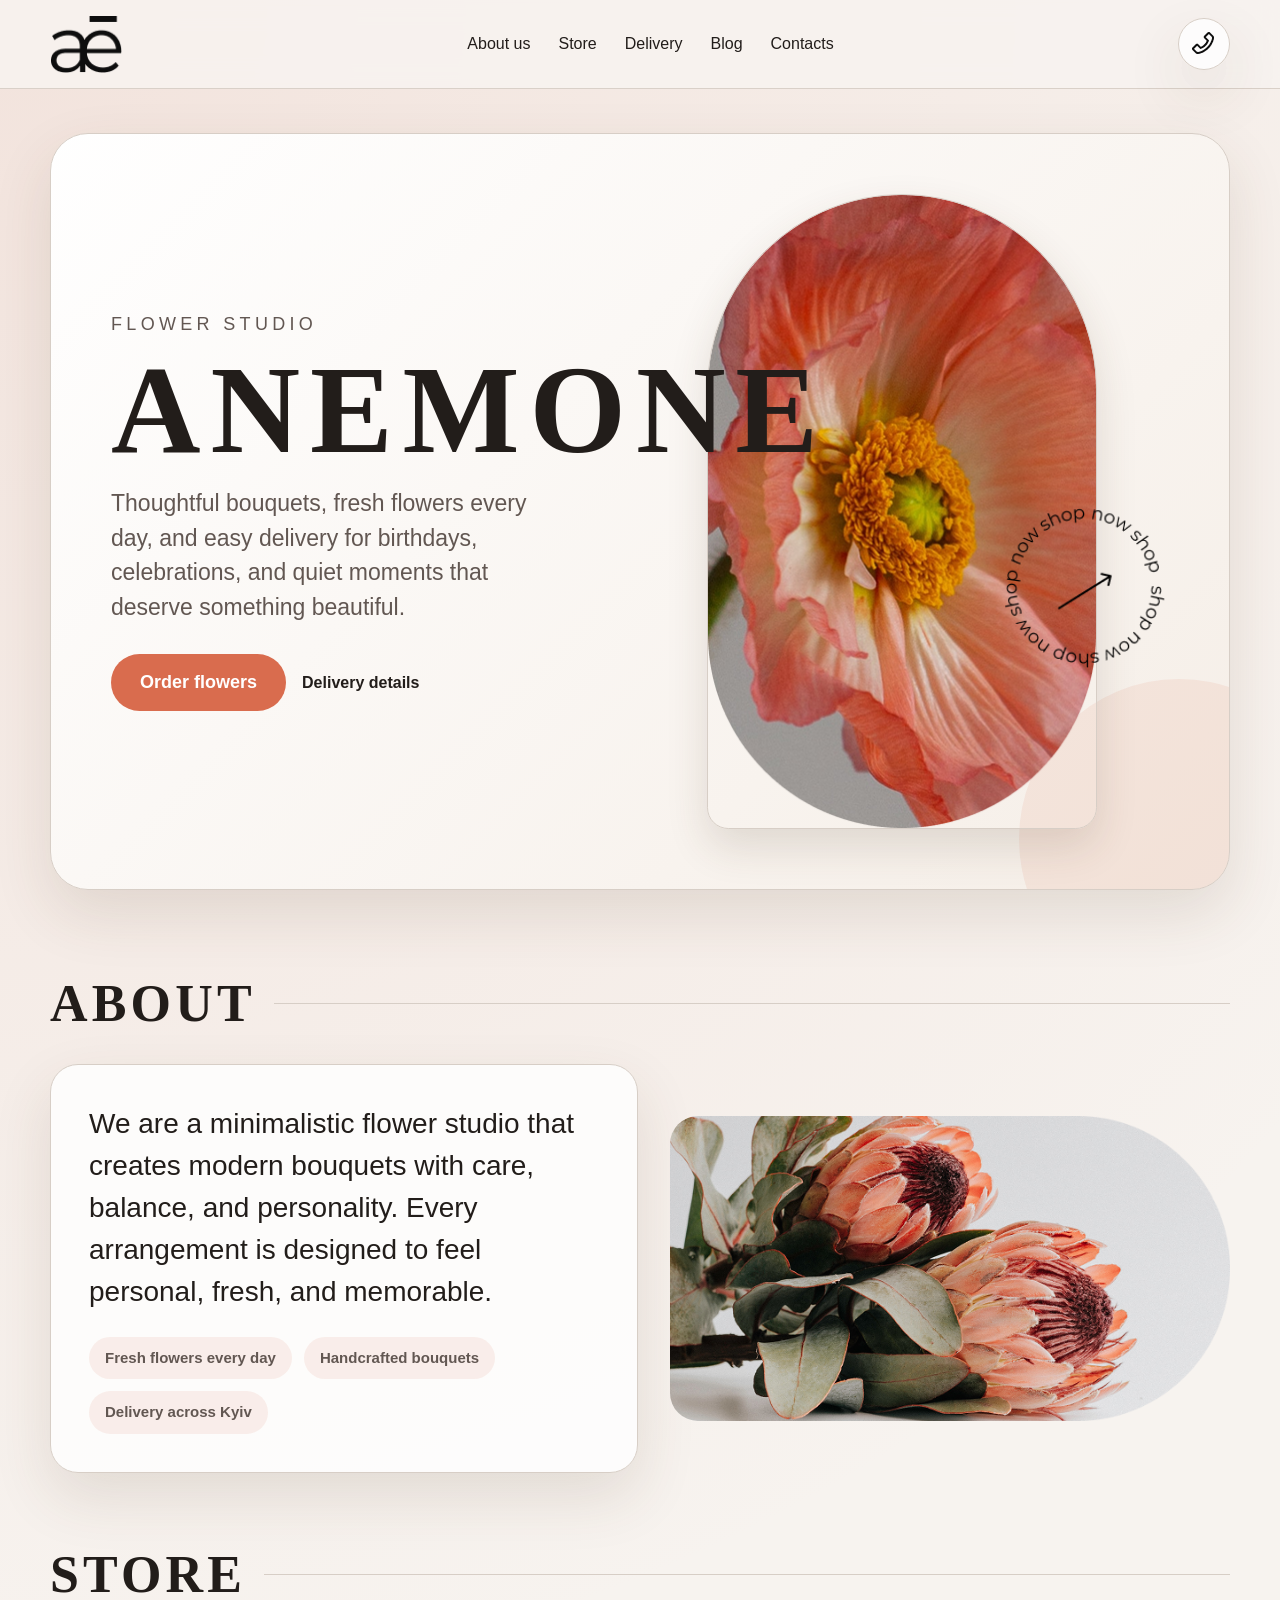
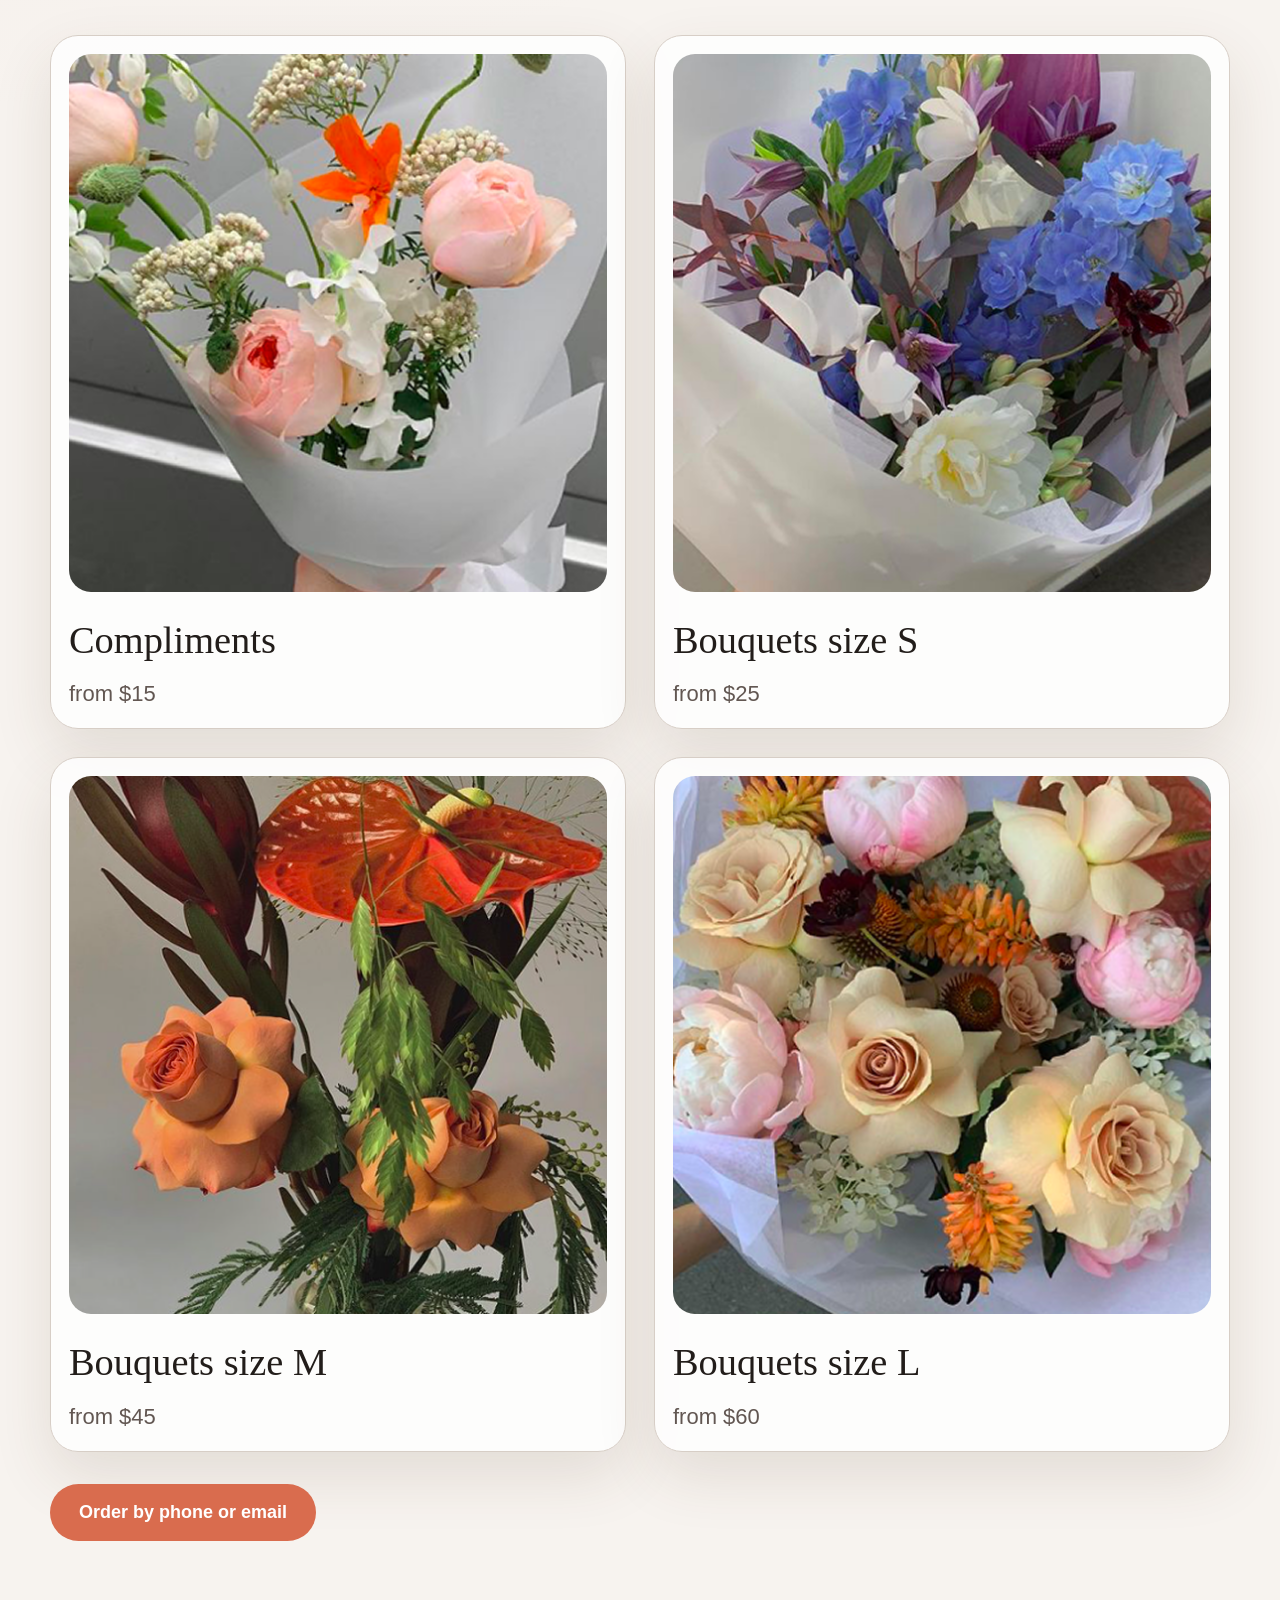
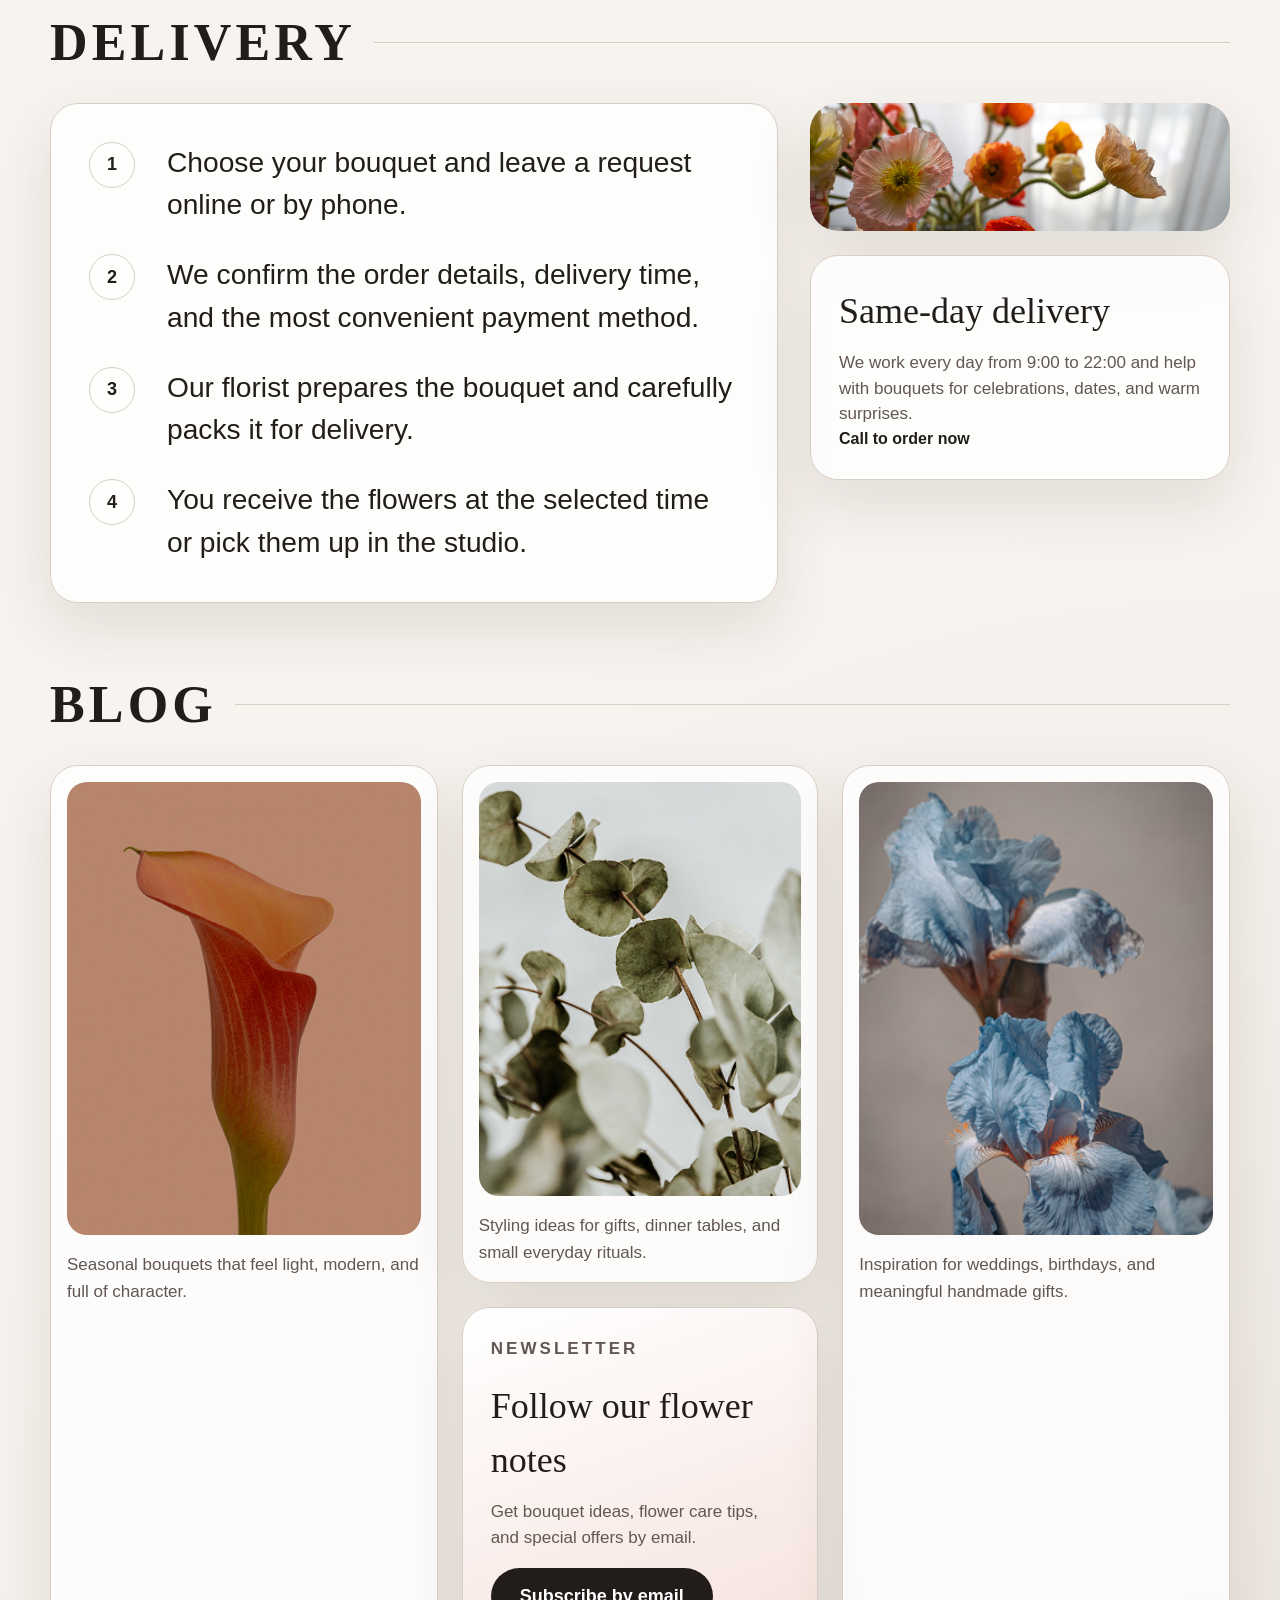
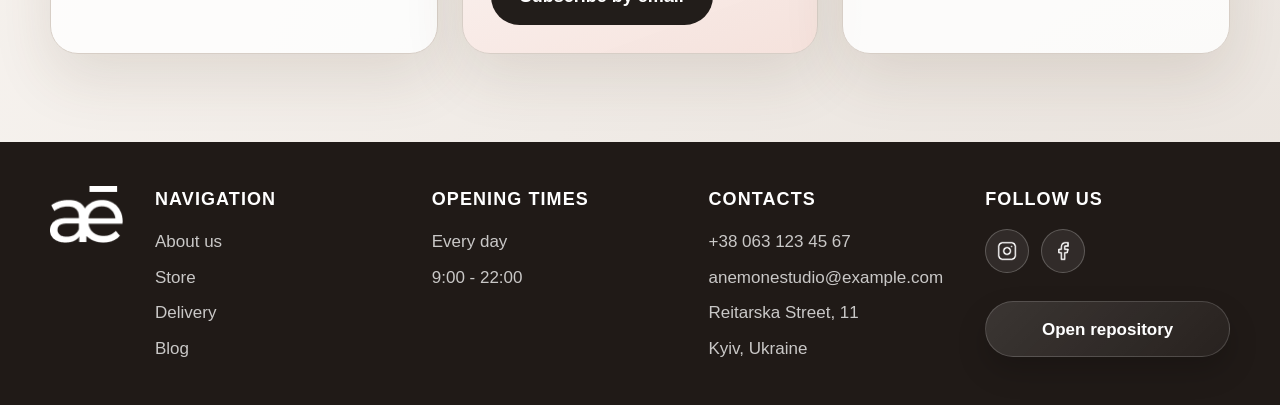
==== commit 62edbc57: "Separate footer actions into right column" ====
--- a/index.html
+++ b/index.html
@@ -212,22 +212,21 @@
 
         <div class="footer-column">
             <h3>Contacts</h3>
-            <div class="footer-contact-row">
-                <div class="footer-contact-info">
-                    <a href="tel:+380631234567">+38 063 123 45 67</a>
-                    <a href="mailto:anemonestudio@example.com">anemonestudio@example.com</a>
-                    <p>Reitarska Street, 11</p>
-                    <p>Kyiv, Ukraine</p>
-                </div>
-
-                <div class="socials" aria-label="Social media links">
-                    <a class="social-link" href="https://www.instagram.com/" target="_blank" rel="noopener noreferrer" aria-label="Instagram">
-                        <img src="img/instagram.png" alt="">
-                    </a>
-                    <a class="social-link" href="https://www.facebook.com/" target="_blank" rel="noopener noreferrer" aria-label="Facebook">
-                        <img src="img/facebook.png" alt="">
-                    </a>
-                </div>
+            <a href="tel:+380631234567">+38 063 123 45 67</a>
+            <a href="mailto:anemonestudio@example.com">anemonestudio@example.com</a>
+            <p>Reitarska Street, 11</p>
+            <p>Kyiv, Ukraine</p>
+        </div>
+
+        <div class="footer-column footer-actions">
+            <h3>Follow us</h3>
+            <div class="socials" aria-label="Social media links">
+                <a class="social-link" href="https://www.instagram.com/" target="_blank" rel="noopener noreferrer" aria-label="Instagram">
+                    <img src="img/instagram.png" alt="">
+                </a>
+                <a class="social-link" href="https://www.facebook.com/" target="_blank" rel="noopener noreferrer" aria-label="Facebook">
+                    <img src="img/facebook.png" alt="">
+                </a>
             </div>
             <a class="btn footer-repo-btn" href="https://github.com/DavydGromosiak/goiteens-lesson-05-html-homework" target="_blank" rel="noopener noreferrer">
                 Open repository
--- a/style.css
+++ b/style.css
@@ -540,7 +540,7 @@
 }
 
 .footer-container {
-    grid-template-columns: auto repeat(3, minmax(0, 1fr));
+    grid-template-columns: auto repeat(4, minmax(0, 1fr));
     align-items: start;
 }
 
@@ -556,21 +556,14 @@
     text-transform: uppercase;
 }
 
-.footer-contact-row {
-    display: flex;
-    align-items: flex-start;
-    justify-content: space-between;
-    gap: 18px;
-}
-
-.footer-contact-info {
-    display: grid;
-    gap: 10px;
+.footer-actions {
+    justify-items: start;
+    align-content: start;
 }
 
 .socials {
     display: flex;
-    flex-direction: column;
+    flex-wrap: wrap;
     gap: 12px;
     margin-top: 0;
 }
@@ -619,8 +612,9 @@
     color: rgba(255, 255, 255, 0.76);
 }
 
-.footer-column .footer-repo-btn {
-    width: fit-content;
+.footer-actions .footer-repo-btn {
+    width: 100%;
+    min-width: 220px;
     margin-top: 18px;
     padding-inline: 26px;
     border-color: rgba(255, 255, 255, 0.16);
@@ -630,8 +624,8 @@
     box-shadow: 0 14px 30px rgba(0, 0, 0, 0.18);
 }
 
-.footer-column .footer-repo-btn:hover,
-.footer-column .footer-repo-btn:focus-visible {
+.footer-actions .footer-repo-btn:hover,
+.footer-actions .footer-repo-btn:focus-visible {
     background:
         linear-gradient(135deg, #e57d5d, #d96c4e 58%, #bc5136);
     border-color: rgba(255, 255, 255, 0.22);
@@ -689,9 +683,6 @@
         gap: 26px;
     }
 
-    .footer-contact-row {
-        align-items: center;
-    }
 }
 
 @media (max-width: 720px) {
@@ -731,14 +722,6 @@
         height: 40px;
     }
 
-    .footer-contact-row {
-        flex-direction: column;
-        align-items: flex-start;
-    }
-
-    .socials {
-        flex-direction: row;
-    }
 }
 
 @media (max-width: 560px) {
@@ -762,8 +745,9 @@
         justify-content: center;
     }
 
-    .footer-column .footer-repo-btn {
+    .footer-actions .footer-repo-btn {
         width: 100%;
+        min-width: 0;
     }
 
     .hero-media {
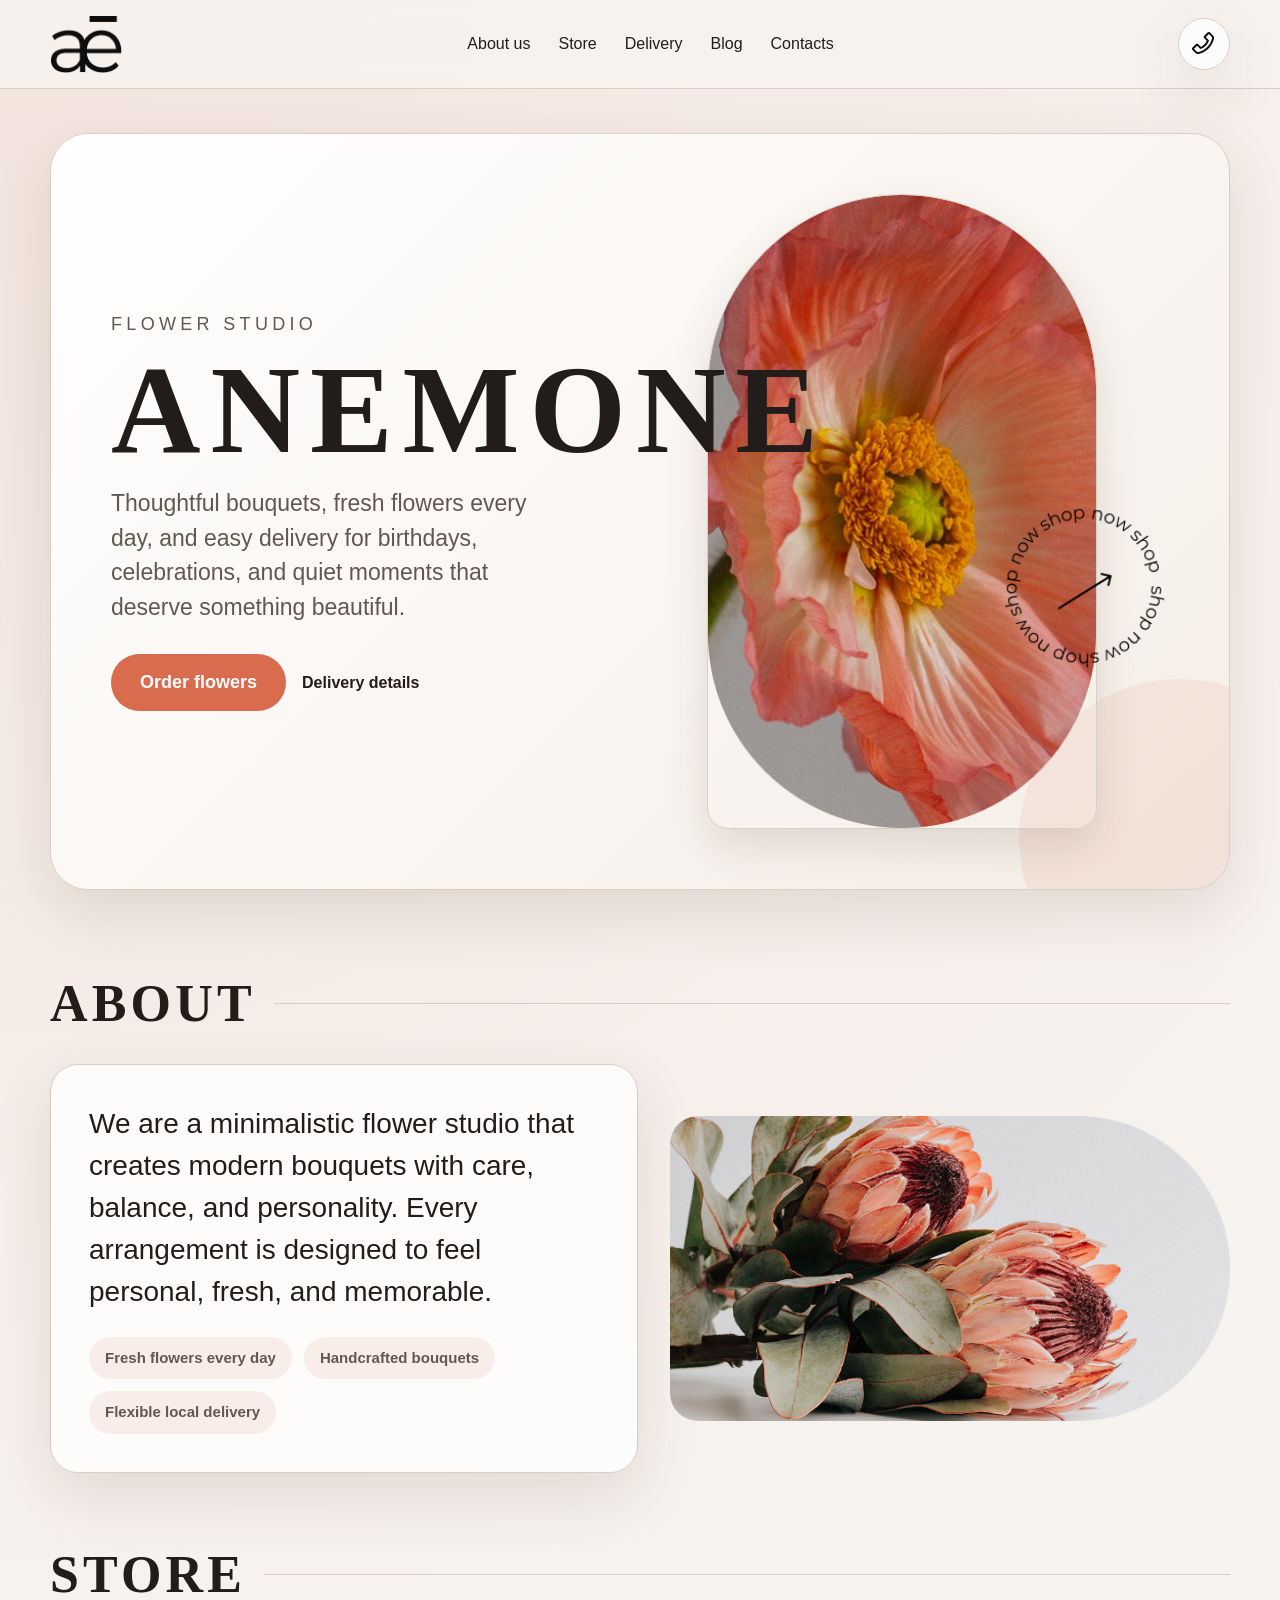
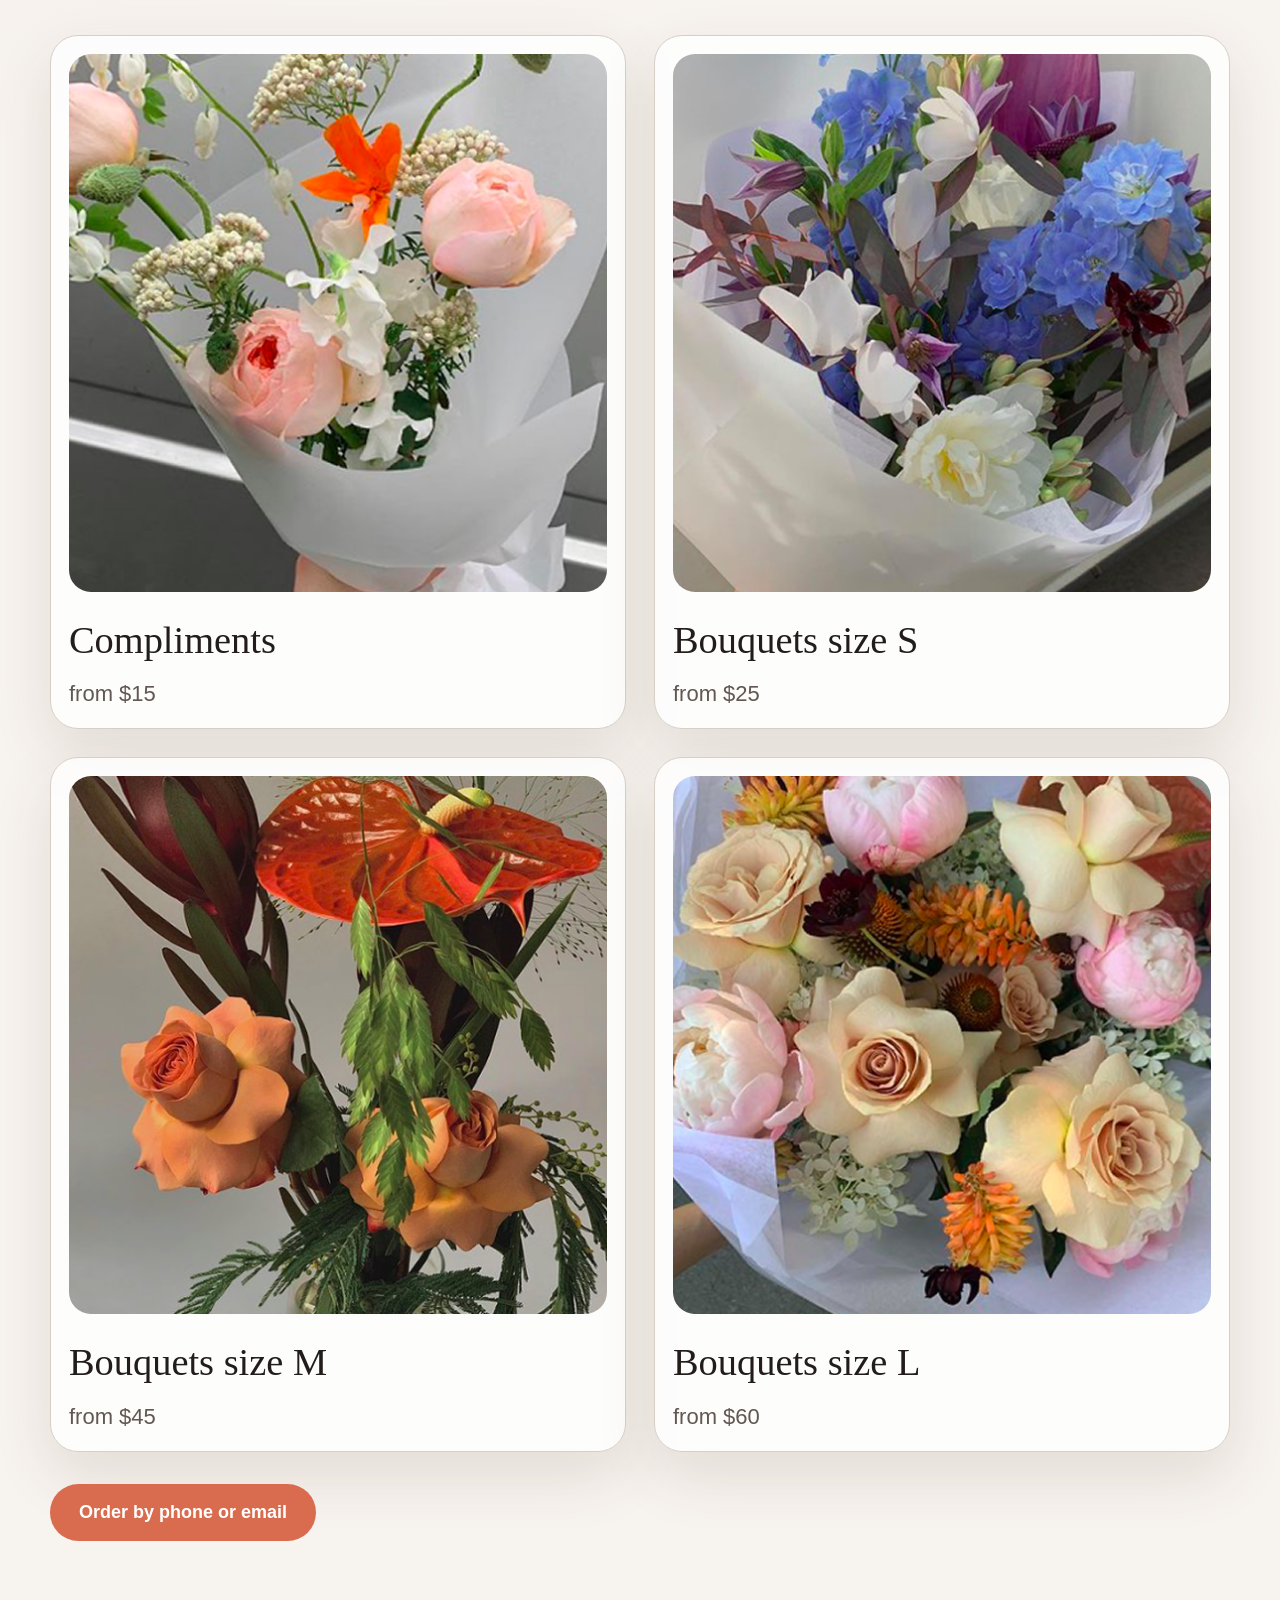
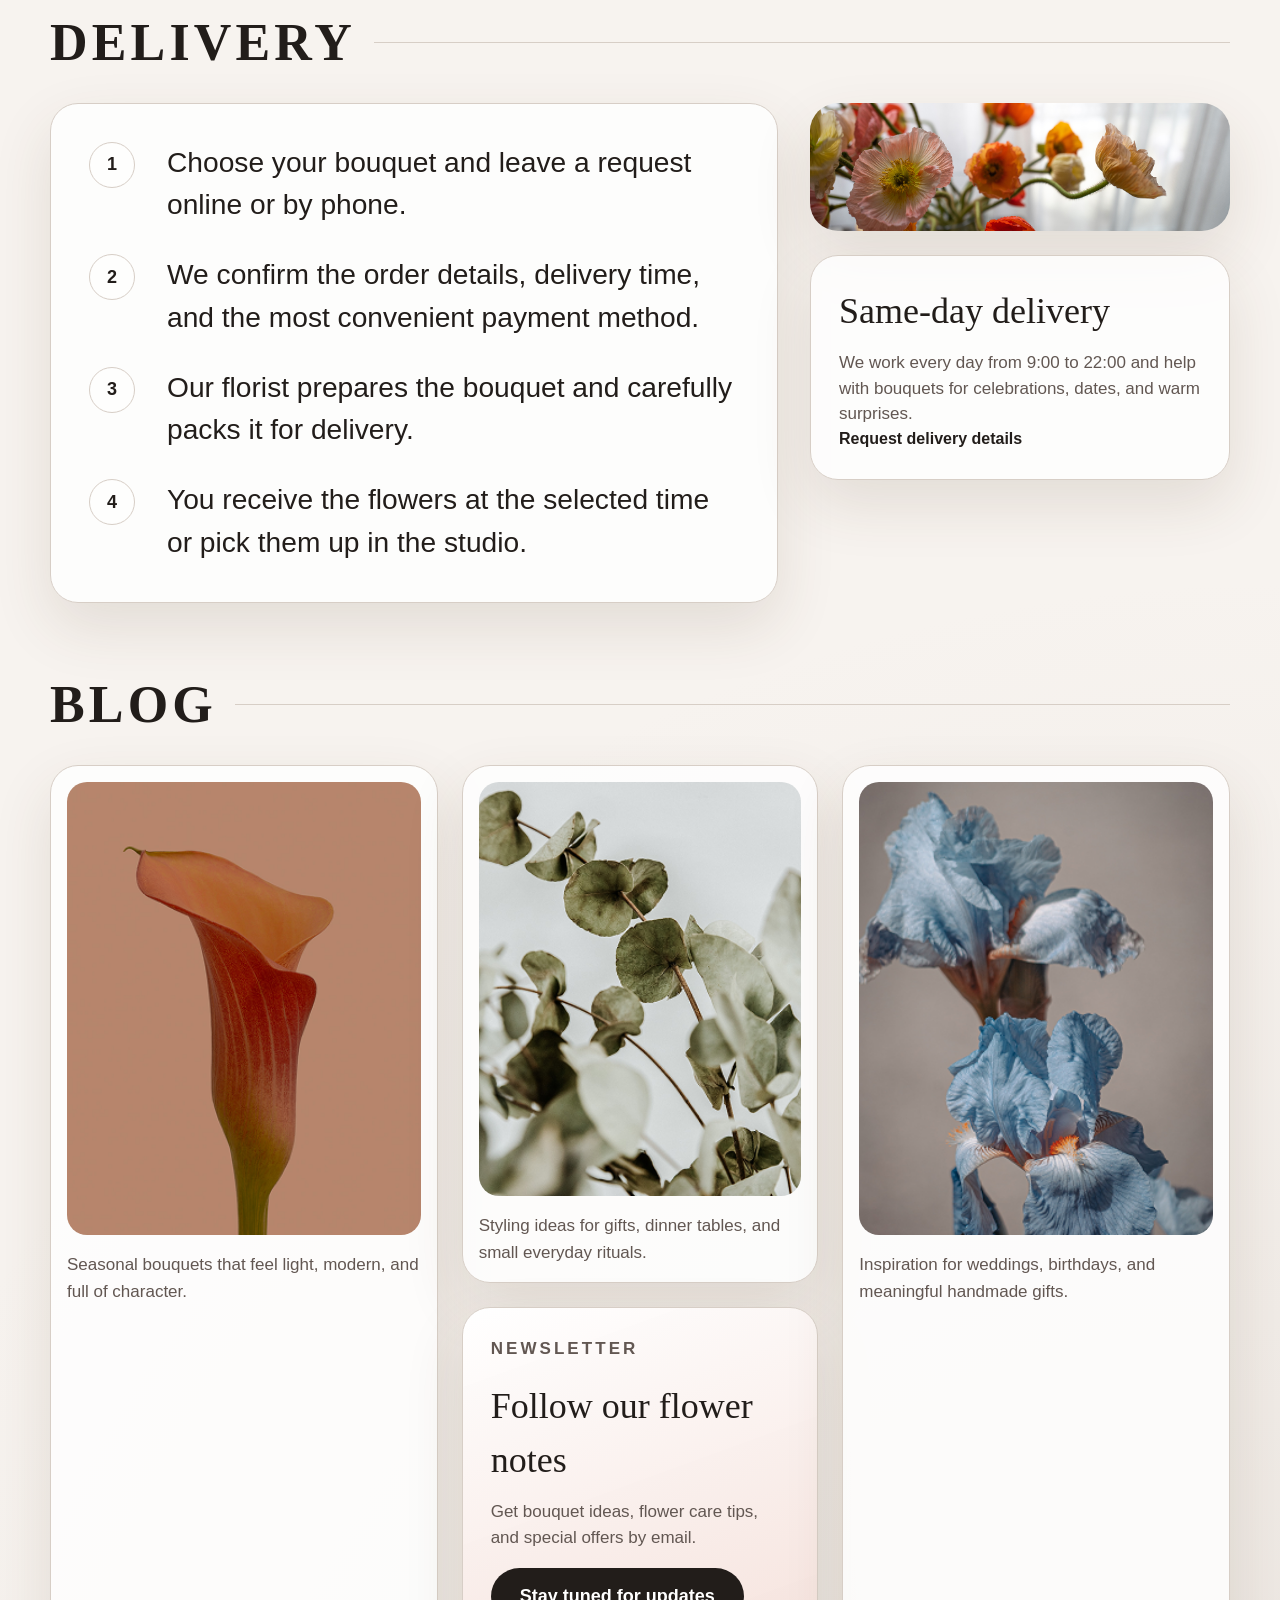
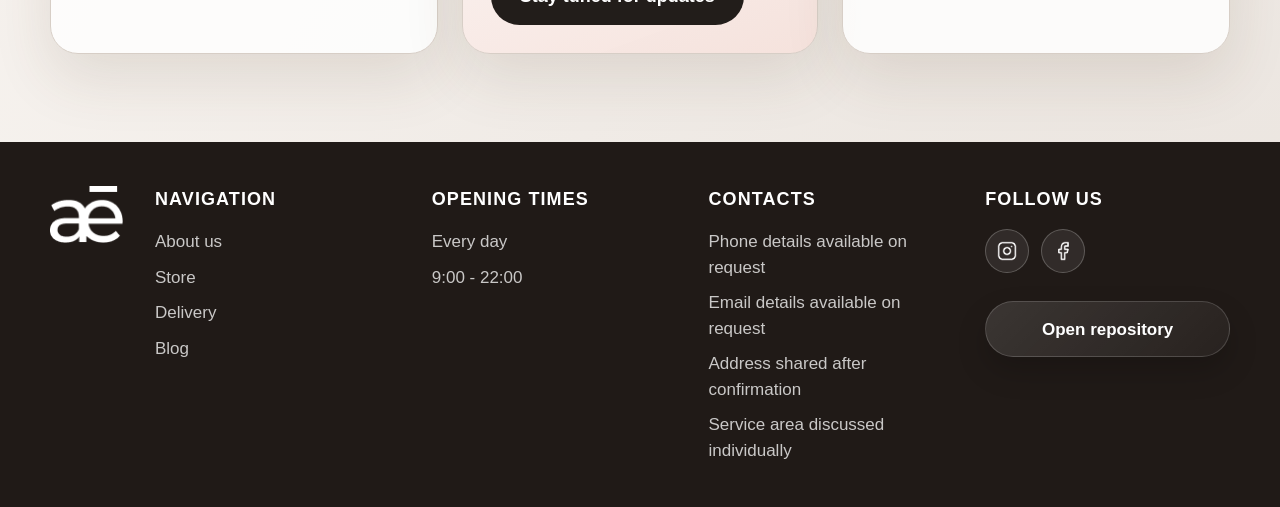
==== commit 40214072: "Remove public contact details from site" ====
--- a/index.html
+++ b/index.html
@@ -4,7 +4,7 @@
     <meta charset="UTF-8">
     <meta name="viewport" content="width=device-width, initial-scale=1.0">
     <title>Anemone Flower Studio</title>
-    <meta name="description" content="Anemone is a modern flower studio with handcrafted bouquets, same-day delivery, and floral gifts for every occasion in Kyiv.">
+    <meta name="description" content="Anemone is a modern flower studio with handcrafted bouquets, same-day delivery, and floral gifts for every occasion.">
     <meta name="robots" content="index, follow">
     <meta name="theme-color" content="#f7f3ef">
     <meta property="og:title" content="Anemone Flower Studio">
@@ -30,7 +30,7 @@
             <a href="#contacts">Contacts</a>
         </nav>
 
-        <a href="tel:+380631234567" class="phone-link" aria-label="Call Anemone studio">
+        <a href="#contacts" class="phone-link" aria-label="Open contact section">
             <img src="img/tel.png" alt="">
         </a>
     </div>
@@ -77,7 +77,7 @@
                     <div class="about-details">
                         <span>Fresh flowers every day</span>
                         <span>Handcrafted bouquets</span>
-                        <span>Delivery across Kyiv</span>
+                        <span>Flexible local delivery</span>
                     </div>
                 </div>
 
@@ -150,7 +150,7 @@
                     <div class="delivery-card">
                         <h3>Same-day delivery</h3>
                         <p>We work every day from 9:00 to 22:00 and help with bouquets for celebrations, dates, and warm surprises.</p>
-                        <a class="text-link" href="tel:+380631234567">Call to order now</a>
+                        <a class="text-link" href="#contacts">Request delivery details</a>
                     </div>
                 </div>
             </div>
@@ -177,7 +177,7 @@
                         <p class="newsletter-label">Newsletter</p>
                         <h3>Follow our flower notes</h3>
                         <p>Get bouquet ideas, flower care tips, and special offers by email.</p>
-                        <a class="btn btn-secondary" href="mailto:anemonestudio@example.com?subject=Newsletter%20subscription">Subscribe by email</a>
+                        <a class="btn btn-secondary" href="#contacts">Stay tuned for updates</a>
                     </div>
                 </div>
 
@@ -212,10 +212,10 @@
 
         <div class="footer-column">
             <h3>Contacts</h3>
-            <a href="tel:+380631234567">+38 063 123 45 67</a>
-            <a href="mailto:anemonestudio@example.com">anemonestudio@example.com</a>
-            <p>Reitarska Street, 11</p>
-            <p>Kyiv, Ukraine</p>
+            <p>Phone details available on request</p>
+            <p>Email details available on request</p>
+            <p>Address shared after confirmation</p>
+            <p>Service area discussed individually</p>
         </div>
 
         <div class="footer-column footer-actions">
